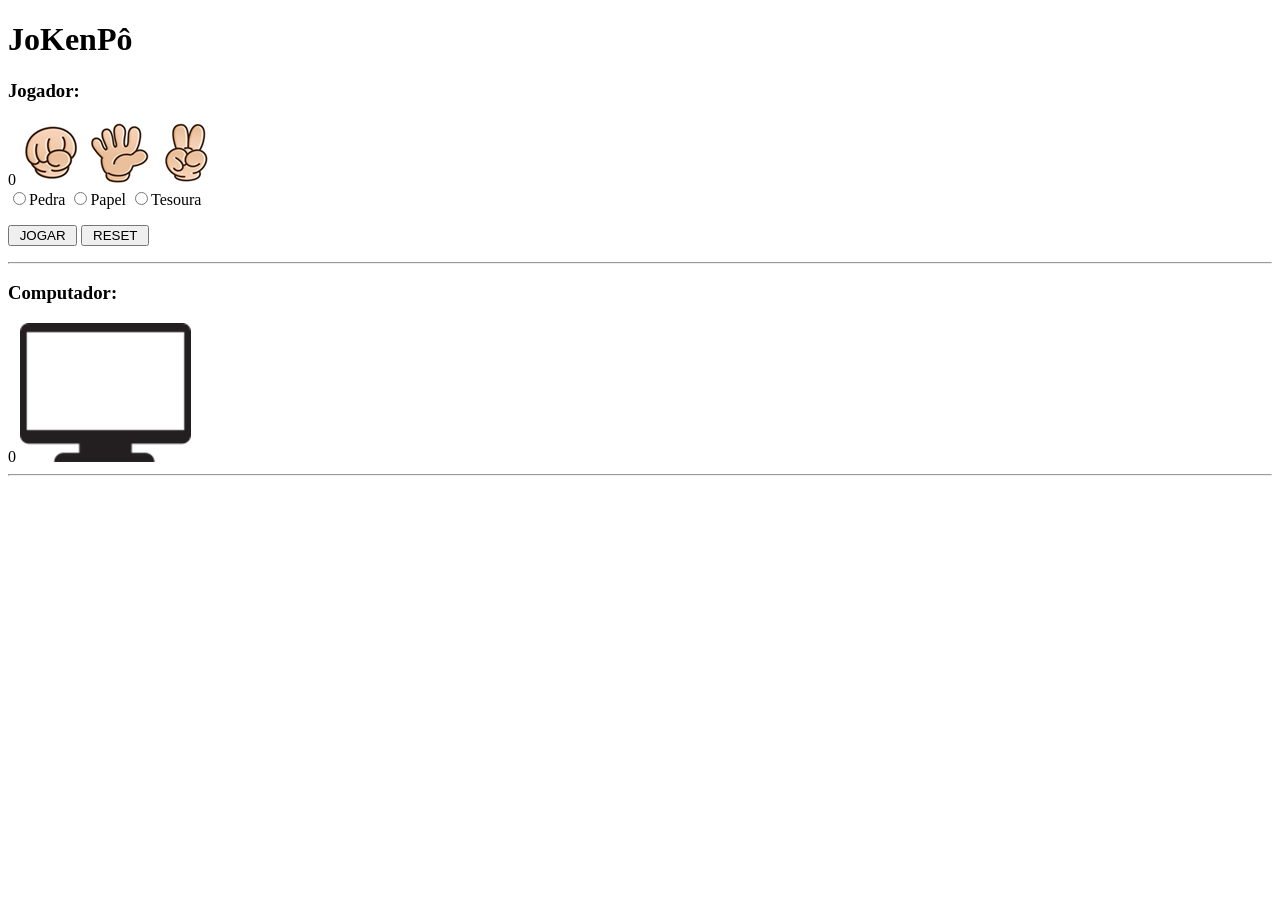
==== index.html @ 78a84b35 "Projeto FInalizado" ====
<!DOCTYPE html>
<html lang="pt-br">
<head>
    <meta charset="UTF-8">
    <meta name="viewport" content="width=device-width, initial-scale=1.0">
    <meta http-equiv="X-UA-Compatible" content="ie=edge">
    <title>JoKenPô</title>
</head>
<body>
    <h1>JoKenPô</h1>
    <h3>Jogador:</h3>
    <span id="jogador-pontos">0</span>
    <img src="pedra.png" alt="pedra">    
    <img src="papel.png" alt="papel">
    <img src="tesoura.png" alt="tesoura">
    <form name = "frmJokenpo">
        <input type="radio" name="grupo" id="pedra">Pedra
        <input type="radio" name="grupo" id="papel">Papel
        <input type="radio" name="grupo" id="tesoura">Tesoura    
    <p>
        <input type="button" value=" JOGAR " onclick="jogar()">
        <input type="reset" value=" RESET " onclick="resetar()">
    </p>
</form>
<hr>
<h3>Computador:</h3>
<span id="jogador-pontos">0</span>
<img src="pc.png" alt="pc" id="pc">
<hr>
<!-- A linha abaixo exibe o resultado após a jogada -->
<h3 id="resultado"></h3>
<script src="jokenpo.js"></script>
</body>
</html>
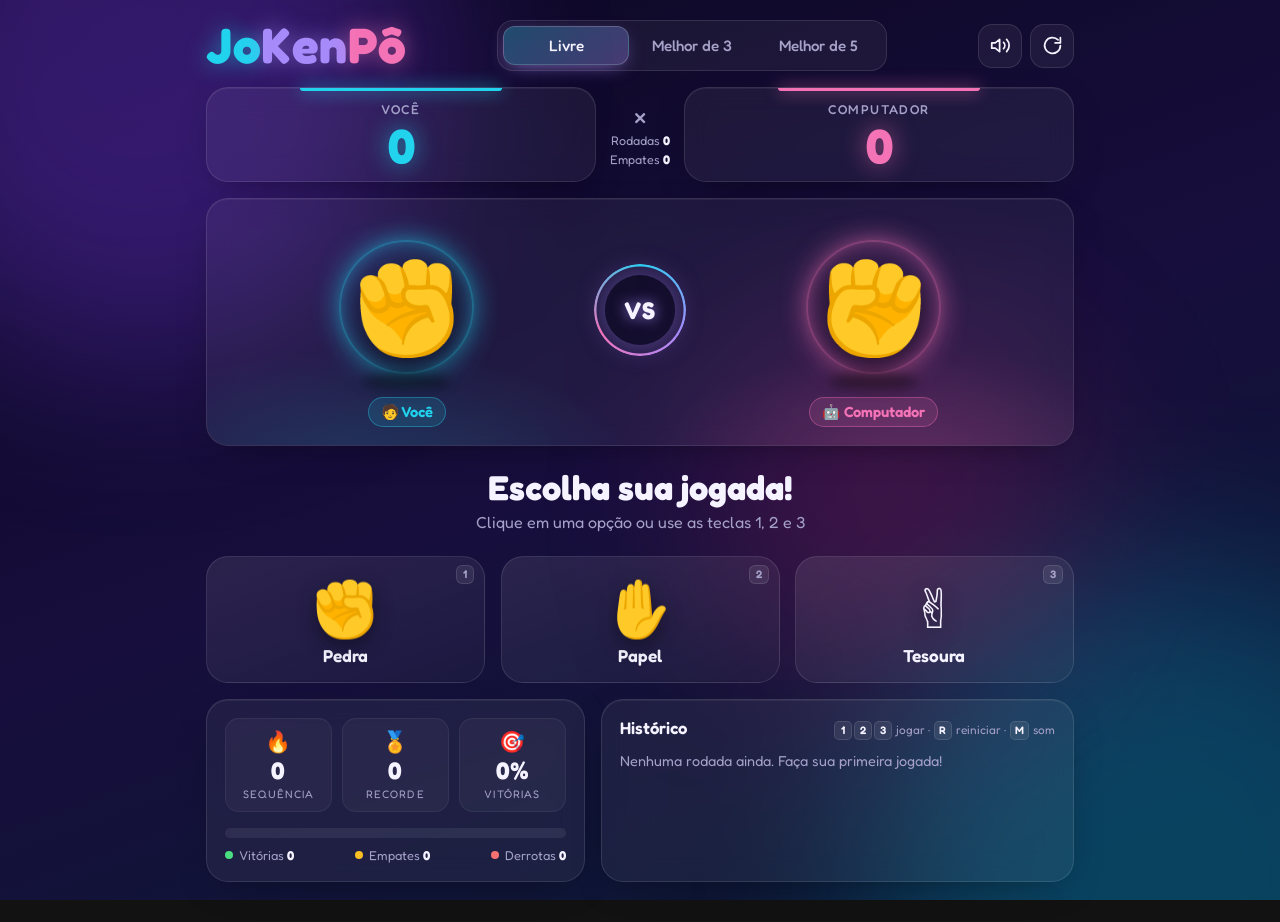
==== commit 97fcda7a: "Novo visual animado e interativo para o JoKenPô - Tema neon escuro com fundo animado, logo animado e" ====
--- a/index.html
+++ b/index.html
@@ -3,32 +3,181 @@
 <head>
     <meta charset="UTF-8">
     <meta name="viewport" content="width=device-width, initial-scale=1.0">
-    <meta http-equiv="X-UA-Compatible" content="ie=edge">
+    <meta name="description" content="JoKenPô: pedra, papel e tesoura contra o computador.">
+    <meta name="theme-color" content="#0b0720">
     <title>JoKenPô</title>
+    <link rel="icon" href="data:image/svg+xml,%3Csvg xmlns='http://www.w3.org/2000/svg' viewBox='0 0 100 100'%3E%3Ctext y='.9em' font-size='90'%3E%E2%9C%8A%3C/text%3E%3C/svg%3E">
+    <link rel="preconnect" href="https://fonts.googleapis.com">
+    <link rel="preconnect" href="https://fonts.gstatic.com" crossorigin>
+    <link rel="stylesheet" href="https://fonts.googleapis.com/css2?family=Fredoka:wght@400;500;600;700&display=swap">
+    <link rel="stylesheet" href="index.css">
 </head>
 <body>
-    <h1>JoKenPô</h1>
-    <h3>Jogador:</h3>
-    <span id="jogador-pontos">0</span>
-    <img src="pedra.png" alt="pedra">    
-    <img src="papel.png" alt="papel">
-    <img src="tesoura.png" alt="tesoura">
-    <form name = "frmJokenpo">
-        <input type="radio" name="grupo" id="pedra">Pedra
-        <input type="radio" name="grupo" id="papel">Papel
-        <input type="radio" name="grupo" id="tesoura">Tesoura    
-    <p>
-        <input type="button" value=" JOGAR " onclick="jogar()">
-        <input type="reset" value=" RESET " onclick="resetar()">
-    </p>
-</form>
-<hr>
-<h3>Computador:</h3>
-<span id="jogador-pontos">0</span>
-<img src="pc.png" alt="pc" id="pc">
-<hr>
-<!-- A linha abaixo exibe o resultado após a jogada -->
-<h3 id="resultado"></h3>
-<script src="jokenpo.js"></script>
+    <!-- Fundo animado -->
+    <div class="fundo" aria-hidden="true">
+        <div class="blob blob-1"></div>
+        <div class="blob blob-2"></div>
+        <div class="blob blob-3"></div>
+        <div class="maos-flutuantes" id="maos-flutuantes"></div>
+    </div>
+    <div class="flash" id="flash" aria-hidden="true"></div>
+
+    <main class="app" id="app">
+        <!-- Topo: logo, modos de jogo e ações -->
+        <header class="topo entrar" style="--d:0">
+            <h1 class="logo" aria-label="JoKenPô">
+                <span class="l-jo" style="--i:0" aria-hidden="true">J</span>
+                <span class="l-jo" style="--i:1" aria-hidden="true">o</span>
+                <span class="l-ken" style="--i:2" aria-hidden="true">K</span>
+                <span class="l-ken" style="--i:3" aria-hidden="true">e</span>
+                <span class="l-ken" style="--i:4" aria-hidden="true">n</span>
+                <span class="l-po" style="--i:5" aria-hidden="true">P</span>
+                <span class="l-po" style="--i:6" aria-hidden="true">ô</span>
+            </h1>
+
+            <div class="modos" id="modos" role="group" aria-label="Modo de jogo">
+                <span class="modo-indicador" aria-hidden="true"></span>
+                <button class="modo ativo" type="button" data-modo="livre" aria-pressed="true">Livre</button>
+                <button class="modo" type="button" data-modo="md3" aria-pressed="false">Melhor de 3</button>
+                <button class="modo" type="button" data-modo="md5" aria-pressed="false">Melhor de 5</button>
+            </div>
+
+            <div class="acoes">
+                <button class="botao-icone" id="btn-som" type="button" aria-label="Som" aria-pressed="true" title="Som (M)">
+                    <svg class="ic-som-on" viewBox="0 0 24 24" aria-hidden="true"><path d="M11 5 6 9H2v6h4l5 4V5z"/><path d="M15.5 8.5a5 5 0 0 1 0 7"/><path d="M19 5a10 10 0 0 1 0 14"/></svg>
+                    <svg class="ic-som-off" viewBox="0 0 24 24" aria-hidden="true"><path d="M11 5 6 9H2v6h4l5 4V5z"/><path d="m22 9-6 6"/><path d="m16 9 6 6"/></svg>
+                </button>
+                <button class="botao-icone" id="btn-reiniciar" type="button" aria-label="Reiniciar placar" title="Reiniciar placar (R)">
+                    <svg viewBox="0 0 24 24" aria-hidden="true"><path d="M21 12a9 9 0 1 1-2.64-6.36"/><path d="M21 3v6h-6"/></svg>
+                </button>
+            </div>
+        </header>
+
+        <!-- Placar -->
+        <section class="placar entrar" style="--d:1" aria-label="Placar">
+            <div class="card pontuacao jogador" id="placar-jogador">
+                <span class="coroa" aria-hidden="true">👑</span>
+                <span class="rotulo">Você</span>
+                <span class="pontos" id="pontos-jogador">0</span>
+                <div class="pips" id="pips-jogador" hidden></div>
+            </div>
+            <div class="placar-meio">
+                <span class="x" aria-hidden="true">×</span>
+                <span class="meta">Rodadas <b id="rodadas">0</b></span>
+                <span class="meta">Empates <b id="empates">0</b></span>
+            </div>
+            <div class="card pontuacao cpu" id="placar-cpu">
+                <span class="coroa" aria-hidden="true">👑</span>
+                <span class="rotulo">Computador</span>
+                <span class="pontos" id="pontos-cpu">0</span>
+                <div class="pips" id="pips-cpu" hidden></div>
+            </div>
+        </section>
+
+        <!-- Arena: as duas mãos se enfrentam -->
+        <section class="card arena entrar" id="arena" style="--d:2" aria-label="Arena">
+            <div class="lutador jogador" id="lutador-jogador">
+                <div class="palco" id="palco-jogador">
+                    <span class="onda" aria-hidden="true"></span>
+                    <div class="mao-wrap ocioso"><span class="mao" id="mao-jogador" aria-hidden="true">✊</span></div>
+                </div>
+                <span class="nome-lutador">🧑 Você</span>
+            </div>
+
+            <div class="versus" id="versus" aria-hidden="true">
+                <span class="contagem" id="contagem">VS</span>
+            </div>
+
+            <div class="lutador cpu" id="lutador-cpu">
+                <div class="palco" id="palco-cpu">
+                    <span class="onda" aria-hidden="true"></span>
+                    <div class="mao-wrap ocioso"><span class="mao" id="mao-cpu" aria-hidden="true">✊</span></div>
+                </div>
+                <span class="nome-lutador">🤖 Computador</span>
+            </div>
+        </section>
+
+        <!-- Resultado da rodada -->
+        <div class="resultado entrar" id="resultado" style="--d:3" aria-live="polite">
+            <p class="resultado-titulo" id="resultado-titulo">Escolha sua jogada!</p>
+            <p class="resultado-sub" id="resultado-sub">Clique em uma opção ou use as teclas 1, 2 e 3</p>
+        </div>
+
+        <!-- Opções do jogador -->
+        <section class="escolhas entrar" style="--d:4" aria-label="Sua jogada">
+            <button class="escolha" type="button" data-escolha="pedra" aria-label="Jogar pedra (tecla 1)">
+                <span class="emoji" aria-hidden="true">✊</span>
+                <span class="nome-escolha">Pedra</span>
+                <kbd aria-hidden="true">1</kbd>
+            </button>
+            <button class="escolha" type="button" data-escolha="papel" aria-label="Jogar papel (tecla 2)">
+                <span class="emoji" aria-hidden="true">✋</span>
+                <span class="nome-escolha">Papel</span>
+                <kbd aria-hidden="true">2</kbd>
+            </button>
+            <button class="escolha" type="button" data-escolha="tesoura" aria-label="Jogar tesoura (tecla 3)">
+                <span class="emoji" aria-hidden="true">✌️</span>
+                <span class="nome-escolha">Tesoura</span>
+                <kbd aria-hidden="true">3</kbd>
+            </button>
+        </section>
+
+        <!-- Estatísticas e histórico -->
+        <div class="painel entrar" style="--d:5">
+            <section class="card estatisticas" aria-label="Estatísticas">
+                <div class="stats">
+                    <div class="stat" id="stat-sequencia">
+                        <span class="stat-icone" aria-hidden="true">🔥</span>
+                        <span class="stat-valor" id="sequencia">0</span>
+                        <span class="stat-rotulo">Sequência</span>
+                    </div>
+                    <div class="stat" id="stat-recorde">
+                        <span class="stat-icone" aria-hidden="true">🏅</span>
+                        <span class="stat-valor" id="recorde">0</span>
+                        <span class="stat-rotulo">Recorde</span>
+                    </div>
+                    <div class="stat">
+                        <span class="stat-icone" aria-hidden="true">🎯</span>
+                        <span class="stat-valor" id="aproveitamento">0%</span>
+                        <span class="stat-rotulo">Vitórias</span>
+                    </div>
+                </div>
+                <div class="barra" id="barra" role="img" aria-label="Nenhuma rodada jogada">
+                    <span class="barra-v" id="barra-v"></span>
+                    <span class="barra-e" id="barra-e"></span>
+                    <span class="barra-d" id="barra-d"></span>
+                </div>
+                <div class="legenda">
+                    <span class="lg-v"><i></i>Vitórias <b id="leg-v">0</b></span>
+                    <span class="lg-e"><i></i>Empates <b id="leg-e">0</b></span>
+                    <span class="lg-d"><i></i>Derrotas <b id="leg-d">0</b></span>
+                </div>
+            </section>
+
+            <section class="card historico" aria-label="Histórico de rodadas">
+                <div class="historico-topo">
+                    <h2>Histórico</h2>
+                    <span class="dica"><kbd>1</kbd><kbd>2</kbd><kbd>3</kbd> jogar · <kbd>R</kbd> reiniciar · <kbd>M</kbd> som</span>
+                </div>
+                <ol class="historico-lista" id="historico"></ol>
+                <p class="historico-vazio" id="historico-vazio">Nenhuma rodada ainda. Faça sua primeira jogada!</p>
+            </section>
+        </div>
+    </main>
+
+    <!-- Fim de partida (modos Melhor de 3 / Melhor de 5) -->
+    <div class="modal" id="modal" role="dialog" aria-modal="true" aria-labelledby="modal-titulo" hidden>
+        <div class="modal-card">
+            <div class="modal-raios" aria-hidden="true"></div>
+            <span class="modal-icone" id="modal-icone" aria-hidden="true">🏆</span>
+            <h2 class="modal-titulo" id="modal-titulo">Você venceu a partida!</h2>
+            <p class="modal-placar" id="modal-placar"></p>
+            <p class="modal-texto" id="modal-texto"></p>
+            <button class="botao-primario" id="btn-novamente" type="button">Jogar de novo</button>
+        </div>
+    </div>
+
+    <canvas id="fx" aria-hidden="true"></canvas>
+    <script src="jokenpo.js"></script>
 </body>
-</html>+</html>
--- a/index.css
+++ b/index.css
@@ -0,0 +1,1460 @@
+/* =========================================================
+   JoKenPô: estilos e animações
+   ========================================================= */
+
+*,
+*::before,
+*::after {
+    box-sizing: border-box;
+}
+
+[hidden] {
+    display: none !important;
+}
+
+:root {
+    color-scheme: dark;
+
+    --fundo-1: #0b0720;
+    --fundo-2: #170e3d;
+    --fundo-3: #0a1a33;
+
+    --texto: #f5f3ff;
+    --suave: #a5a1c8;
+    --superficie: rgba(255, 255, 255, 0.055);
+    --superficie-2: rgba(255, 255, 255, 0.1);
+    --borda: rgba(255, 255, 255, 0.11);
+
+    --jogador: #22d3ee;
+    --cpu: #f472b6;
+    --roxo: #a78bfa;
+    --vitoria: #4ade80;
+    --derrota: #f87171;
+    --empate: #fbbf24;
+
+    --raio: 22px;
+    --fonte: "Fredoka", "Segoe UI", system-ui, -apple-system, sans-serif;
+    --mola: cubic-bezier(0.34, 1.56, 0.64, 1);
+    --suave-saida: cubic-bezier(0.2, 0.8, 0.2, 1);
+
+    /* duração de cada batida do "Jo… Ken… Pô!" (o JS sobrescreve) */
+    --batida: 360ms;
+}
+
+html {
+    -webkit-text-size-adjust: 100%;
+}
+
+body {
+    margin: 0;
+    min-height: 100vh;
+    min-height: 100dvh;
+    font-family: var(--fonte);
+    color: var(--texto);
+    background: linear-gradient(160deg, var(--fundo-1) 0%, var(--fundo-2) 50%, var(--fundo-3) 100%);
+    background-attachment: fixed;
+    overflow-x: hidden;
+    -webkit-tap-highlight-color: transparent;
+}
+
+button {
+    font-family: inherit;
+}
+
+:focus-visible {
+    outline: 2px solid var(--roxo);
+    outline-offset: 3px;
+}
+
+.sr-only {
+    position: absolute;
+    width: 1px;
+    height: 1px;
+    padding: 0;
+    margin: -1px;
+    overflow: hidden;
+    clip: rect(0, 0, 0, 0);
+    white-space: nowrap;
+    border: 0;
+}
+
+/* ---------- Fundo animado ---------- */
+
+.fundo {
+    position: fixed;
+    inset: 0;
+    z-index: 0;
+    overflow: hidden;
+    pointer-events: none;
+}
+
+.blob {
+    position: absolute;
+    width: 46vmax;
+    height: 46vmax;
+    border-radius: 50%;
+    filter: blur(90px);
+    opacity: 0.35;
+    animation: blob 22s ease-in-out infinite alternate;
+}
+
+.blob-1 {
+    background: #7c3aed;
+    top: -18vmax;
+    left: -12vmax;
+}
+
+.blob-2 {
+    background: #0891b2;
+    bottom: -20vmax;
+    right: -14vmax;
+    animation-delay: -8s;
+}
+
+.blob-3 {
+    background: #db2777;
+    top: 35%;
+    left: 55%;
+    width: 30vmax;
+    height: 30vmax;
+    opacity: 0.2;
+    animation-delay: -14s;
+}
+
+@keyframes blob {
+    0% { transform: translate(0, 0) scale(1); }
+    50% { transform: translate(6vmax, 4vmax) scale(1.12); }
+    100% { transform: translate(-4vmax, 7vmax) scale(0.95); }
+}
+
+.maos-flutuantes span {
+    position: absolute;
+    bottom: -12vh;
+    left: var(--x);
+    font-size: var(--t);
+    opacity: var(--o);
+    animation: subir var(--dur) linear infinite;
+    animation-delay: var(--atraso);
+}
+
+@keyframes subir {
+    from { transform: translateY(0) rotate(0deg); }
+    to { transform: translateY(-135vh) rotate(var(--giro, 360deg)); }
+}
+
+/* Clarão colorido no fim da rodada */
+.flash {
+    position: fixed;
+    inset: 0;
+    z-index: 40;
+    pointer-events: none;
+    opacity: 0;
+}
+
+.flash.vitoria {
+    background: radial-gradient(circle at 50% 45%, rgba(74, 222, 128, 0.28), transparent 65%);
+    animation: flash 0.8s ease-out;
+}
+
+.flash.derrota {
+    background: radial-gradient(circle at 50% 45%, rgba(248, 113, 113, 0.3), transparent 65%);
+    animation: flash 0.8s ease-out;
+}
+
+.flash.empate {
+    background: radial-gradient(circle at 50% 45%, rgba(251, 191, 36, 0.2), transparent 65%);
+    animation: flash 0.8s ease-out;
+}
+
+@keyframes flash {
+    0% { opacity: 0; }
+    15% { opacity: 1; }
+    100% { opacity: 0; }
+}
+
+/* Canvas dos confetes e faíscas */
+#fx {
+    position: fixed;
+    inset: 0;
+    width: 100%;
+    height: 100%;
+    z-index: 70;
+    pointer-events: none;
+}
+
+/* ---------- Estrutura ---------- */
+
+.app {
+    position: relative;
+    z-index: 1;
+    max-width: 900px;
+    margin: 0 auto;
+    padding: 20px 16px 40px;
+    display: flex;
+    flex-direction: column;
+    gap: 16px;
+}
+
+.app.tremer {
+    animation: tremer 0.5s cubic-bezier(0.36, 0.07, 0.19, 0.97);
+}
+
+@keyframes tremer {
+    10%, 90% { transform: translateX(-2px); }
+    20%, 80% { transform: translateX(4px); }
+    30%, 50%, 70% { transform: translateX(-8px); }
+    40%, 60% { transform: translateX(8px); }
+}
+
+.entrar {
+    animation: entrar 0.7s var(--suave-saida) backwards;
+    animation-delay: calc(var(--d, 0) * 90ms);
+}
+
+@keyframes entrar {
+    from {
+        opacity: 0;
+        transform: translateY(24px) scale(0.98);
+    }
+}
+
+.card {
+    background: var(--superficie);
+    border: 1px solid var(--borda);
+    border-radius: var(--raio);
+    -webkit-backdrop-filter: blur(14px);
+    backdrop-filter: blur(14px);
+    box-shadow: 0 10px 40px -20px rgba(0, 0, 0, 0.6), inset 0 1px 0 rgba(255, 255, 255, 0.06);
+}
+
+/* ---------- Topo ---------- */
+
+.topo {
+    display: grid;
+    grid-template-columns: auto 1fr auto;
+    align-items: center;
+    gap: 14px;
+}
+
+.logo {
+    margin: 0;
+    display: flex;
+    font-size: clamp(2.2rem, 7vw, 3.1rem);
+    font-weight: 700;
+    line-height: 1;
+    letter-spacing: 0.01em;
+    cursor: default;
+    user-select: none;
+}
+
+.logo span {
+    display: inline-block;
+    animation:
+        letra 0.8s var(--mola) backwards,
+        onda-letra 4.5s ease-in-out infinite;
+    animation-delay:
+        calc(var(--i) * 70ms),
+        calc(1.2s + var(--i) * 110ms);
+}
+
+.logo .l-jo {
+    color: var(--jogador);
+    text-shadow: 0 0 22px rgba(34, 211, 238, 0.55);
+}
+
+.logo .l-ken {
+    color: var(--roxo);
+    text-shadow: 0 0 22px rgba(167, 139, 250, 0.55);
+}
+
+.logo .l-po {
+    color: var(--cpu);
+    text-shadow: 0 0 22px rgba(244, 114, 182, 0.55);
+}
+
+.logo:hover span {
+    animation: letra 0.8s var(--mola) backwards, pulo-letra 0.5s var(--mola);
+    animation-delay: 0s, calc(var(--i) * 45ms);
+}
+
+@keyframes letra {
+    from {
+        opacity: 0;
+        transform: translateY(-40px) scale(0.4) rotate(-20deg);
+    }
+}
+
+@keyframes onda-letra {
+    0%, 14%, 100% { transform: translateY(0) rotate(0); }
+    7% { transform: translateY(-7px) rotate(-5deg); }
+}
+
+@keyframes pulo-letra {
+    50% { transform: translateY(-10px) scale(1.15) rotate(-6deg); }
+}
+
+/* Seletor de modo com indicador deslizante */
+.modos {
+    position: relative;
+    justify-self: center;
+    width: min(100%, 390px);
+    display: grid;
+    grid-template-columns: repeat(3, 1fr);
+    padding: 5px;
+    border-radius: 16px;
+    background: rgba(255, 255, 255, 0.05);
+    border: 1px solid var(--borda);
+}
+
+.modo-indicador {
+    position: absolute;
+    top: 5px;
+    bottom: 5px;
+    left: 5px;
+    width: calc((100% - 10px) / 3);
+    border-radius: 12px;
+    background: linear-gradient(135deg, rgba(34, 211, 238, 0.28), rgba(167, 139, 250, 0.32));
+    border: 1px solid rgba(255, 255, 255, 0.18);
+    box-shadow: 0 6px 20px -8px rgba(167, 139, 250, 0.8);
+    transform: translateX(calc(var(--idx, 0) * 100%));
+    transition: transform 0.45s var(--mola);
+}
+
+.modo {
+    position: relative;
+    z-index: 1;
+    padding: 10px 4px;
+    border: 0;
+    border-radius: 12px;
+    background: none;
+    color: var(--suave);
+    font-size: clamp(0.82rem, 2.6vw, 0.95rem);
+    font-weight: 500;
+    white-space: nowrap;
+    cursor: pointer;
+    transition: color 0.25s;
+}
+
+.modo:hover,
+.modo.ativo {
+    color: var(--texto);
+}
+
+.acoes {
+    display: flex;
+    gap: 8px;
+}
+
+.botao-icone {
+    width: 44px;
+    height: 44px;
+    display: grid;
+    place-items: center;
+    padding: 0;
+    border-radius: 14px;
+    color: var(--texto);
+    background: var(--superficie);
+    border: 1px solid var(--borda);
+    cursor: pointer;
+    transition: transform 0.25s var(--mola), background 0.2s, border-color 0.2s, color 0.2s;
+}
+
+.botao-icone svg {
+    width: 21px;
+    height: 21px;
+    fill: none;
+    stroke: currentColor;
+    stroke-width: 2;
+    stroke-linecap: round;
+    stroke-linejoin: round;
+}
+
+.botao-icone:hover {
+    transform: translateY(-2px) scale(1.06);
+    background: var(--superficie-2);
+    border-color: rgba(255, 255, 255, 0.2);
+}
+
+.botao-icone:active {
+    transform: scale(0.9);
+}
+
+#btn-som[aria-pressed="false"] {
+    color: var(--suave);
+}
+
+#btn-som[aria-pressed="true"] .ic-som-off,
+#btn-som[aria-pressed="false"] .ic-som-on {
+    display: none;
+}
+
+#btn-som.tocar .ic-som-on {
+    animation: tocar 0.5s var(--mola);
+}
+
+@keyframes tocar {
+    40% { transform: scale(1.3) rotate(-8deg); }
+}
+
+#btn-reiniciar.girando svg {
+    animation: girar-uma 0.7s var(--mola);
+}
+
+@keyframes girar-uma {
+    to { transform: rotate(360deg); }
+}
+
+/* ---------- Placar ---------- */
+
+.placar {
+    display: grid;
+    grid-template-columns: 1fr auto 1fr;
+    gap: 12px;
+    align-items: stretch;
+}
+
+.pontuacao {
+    position: relative;
+    display: flex;
+    flex-direction: column;
+    align-items: center;
+    gap: 4px;
+    padding: 14px 12px 12px;
+    text-align: center;
+    transition: border-color 0.4s, box-shadow 0.4s;
+}
+
+.pontuacao.jogador { --cor: var(--jogador); }
+.pontuacao.cpu { --cor: var(--cpu); }
+
+.pontuacao::before {
+    content: "";
+    position: absolute;
+    top: 0;
+    left: 24%;
+    right: 24%;
+    height: 3px;
+    border-radius: 0 0 4px 4px;
+    background: var(--cor);
+    box-shadow: 0 0 16px var(--cor);
+}
+
+.pontuacao.lider {
+    border-color: color-mix(in srgb, var(--cor) 50%, transparent);
+    box-shadow: 0 0 40px -12px var(--cor), inset 0 1px 0 rgba(255, 255, 255, 0.06);
+}
+
+.rotulo {
+    font-size: 0.8rem;
+    font-weight: 500;
+    letter-spacing: 0.12em;
+    text-transform: uppercase;
+    color: var(--suave);
+}
+
+.pontos {
+    display: block;
+    font-size: clamp(2.3rem, 8vw, 3rem);
+    font-weight: 700;
+    line-height: 1;
+    color: var(--cor);
+    font-variant-numeric: tabular-nums;
+    text-shadow: 0 0 24px color-mix(in srgb, var(--cor) 60%, transparent);
+}
+
+.pop {
+    animation: pop 0.55s var(--mola);
+}
+
+@keyframes pop {
+    40% { transform: scale(1.5); }
+}
+
+.mais-um {
+    position: absolute;
+    top: 38%;
+    left: 68%;
+    font-size: 1.25rem;
+    font-weight: 700;
+    color: var(--cor);
+    text-shadow: 0 0 12px var(--cor);
+    pointer-events: none;
+    animation: mais-um 1s ease-out forwards;
+}
+
+@keyframes mais-um {
+    0% { opacity: 0; transform: translateY(0) scale(0.6); }
+    20% { opacity: 1; transform: translateY(-8px) scale(1.2); }
+    100% { opacity: 0; transform: translateY(-46px) scale(1); }
+}
+
+.coroa {
+    position: absolute;
+    top: -17px;
+    left: 50%;
+    font-size: 1.5rem;
+    opacity: 0;
+    transform: translate(-50%, 12px) scale(0.3) rotate(-25deg);
+    transition: opacity 0.4s, transform 0.6s var(--mola);
+    filter: drop-shadow(0 4px 10px rgba(250, 204, 21, 0.6));
+    pointer-events: none;
+}
+
+.pontuacao.lider .coroa {
+    opacity: 1;
+    transform: translate(-50%, 0) scale(1) rotate(-8deg);
+}
+
+.pips {
+    display: flex;
+    gap: 6px;
+    margin-top: 4px;
+}
+
+.pip {
+    width: 11px;
+    height: 11px;
+    border-radius: 50%;
+    border: 2px solid var(--cor);
+    opacity: 0.45;
+    transition: opacity 0.3s, background 0.3s, box-shadow 0.3s;
+}
+
+.pip.cheio {
+    opacity: 1;
+    background: var(--cor);
+    box-shadow: 0 0 10px var(--cor);
+    animation: pop 0.5s var(--mola);
+}
+
+.placar-meio {
+    display: flex;
+    flex-direction: column;
+    align-items: center;
+    justify-content: center;
+    gap: 4px;
+    padding: 0 2px;
+}
+
+.placar-meio .x {
+    font-size: 1.7rem;
+    line-height: 1;
+    color: var(--suave);
+}
+
+.meta {
+    font-size: 0.78rem;
+    color: var(--suave);
+    white-space: nowrap;
+}
+
+.meta b {
+    display: inline-block;
+    color: var(--texto);
+    font-variant-numeric: tabular-nums;
+}
+
+/* ---------- Arena ---------- */
+
+.arena {
+    position: relative;
+    display: grid;
+    grid-template-columns: 1fr auto 1fr;
+    align-items: center;
+    padding: clamp(18px, 3.5vw, 28px) 12px 18px;
+    overflow: hidden;
+}
+
+.arena::before {
+    content: "";
+    position: absolute;
+    inset: 0;
+    background:
+        radial-gradient(ellipse 45% 70% at 18% 110%, rgba(34, 211, 238, 0.16), transparent 70%),
+        radial-gradient(ellipse 45% 70% at 82% 110%, rgba(244, 114, 182, 0.16), transparent 70%);
+    pointer-events: none;
+}
+
+.lutador {
+    position: relative;
+    display: flex;
+    flex-direction: column;
+    align-items: center;
+    gap: 10px;
+}
+
+.lutador.jogador { --cor: var(--jogador); --dir: 1; }
+.lutador.cpu { --cor: var(--cpu); --dir: -1; }
+
+.palco {
+    position: relative;
+    width: clamp(108px, 24vw, 160px);
+    aspect-ratio: 1;
+    display: grid;
+    place-items: center;
+}
+
+/* anel de luz */
+.palco::before {
+    content: "";
+    position: absolute;
+    inset: 8%;
+    border-radius: 50%;
+    background: radial-gradient(circle, color-mix(in srgb, var(--cor) 20%, transparent), transparent 70%);
+    border: 2px solid color-mix(in srgb, var(--cor) 45%, transparent);
+    box-shadow: 0 0 30px -6px var(--cor), inset 0 0 30px -10px var(--cor);
+    transition: transform 0.5s var(--mola), box-shadow 0.5s, opacity 0.5s, border-color 0.5s;
+}
+
+/* sombra no chão */
+.palco::after {
+    content: "";
+    position: absolute;
+    bottom: -2%;
+    left: 22%;
+    right: 22%;
+    height: 11%;
+    border-radius: 50%;
+    background: rgba(0, 0, 0, 0.45);
+    filter: blur(6px);
+}
+
+.arena.jogando .palco::before {
+    animation: pulsar var(--batida) ease-in-out infinite;
+}
+
+@keyframes pulsar {
+    50% {
+        transform: scale(1.07);
+        box-shadow: 0 0 46px -4px var(--cor), inset 0 0 36px -8px var(--cor);
+    }
+}
+
+.lutador.venceu .palco::before {
+    transform: scale(1.08);
+    border-color: var(--cor);
+    box-shadow: 0 0 60px 0 var(--cor), inset 0 0 40px -6px var(--cor);
+}
+
+.lutador.perdeu .palco::before {
+    transform: scale(0.9);
+    opacity: 0.3;
+}
+
+.lutador.empatou .palco::before {
+    border-color: color-mix(in srgb, var(--empate) 70%, transparent);
+    box-shadow: 0 0 36px -6px var(--empate), inset 0 0 30px -10px var(--empate);
+}
+
+/* onda de choque */
+.onda {
+    position: absolute;
+    inset: 10%;
+    border-radius: 50%;
+    border: 3px solid var(--cor);
+    opacity: 0;
+    pointer-events: none;
+}
+
+.palco.impacto .onda {
+    animation: onda-choque 0.75s ease-out;
+}
+
+@keyframes onda-choque {
+    0% { opacity: 0.9; transform: scale(0.7); }
+    100% { opacity: 0; transform: scale(1.75); }
+}
+
+.mao-wrap {
+    position: relative;
+    z-index: 1;
+    font-size: clamp(3.4rem, 11vw, 5.6rem);
+    line-height: 1;
+    transform-origin: 50% 85%;
+}
+
+.mao {
+    display: inline-block;
+    filter: drop-shadow(0 10px 14px rgba(0, 0, 0, 0.45));
+    transition: filter 0.5s;
+}
+
+.cpu .mao {
+    transform: scaleX(-1);
+}
+
+.mao-wrap.ocioso {
+    animation: respirar 3.2s ease-in-out infinite;
+}
+
+.cpu .mao-wrap.ocioso {
+    animation-delay: -1.6s;
+}
+
+@keyframes respirar {
+    0%, 100% { transform: translateY(0) rotate(0); }
+    50% { transform: translateY(-8px) rotate(calc(var(--dir) * -4deg)); }
+}
+
+/* O "Jo… Ken… Pô!": as mãos sobem e descem três vezes */
+.mao-wrap.chacoalhar {
+    animation: chacoalhar var(--batida) 3;
+}
+
+@keyframes chacoalhar {
+    0% {
+        transform: translateY(0) rotate(0) scale(1);
+        animation-timing-function: cubic-bezier(0.2, 0.7, 0.3, 1);
+    }
+    45% {
+        transform: translateY(-36%) rotate(calc(var(--dir) * -18deg)) scale(1.03);
+        animation-timing-function: cubic-bezier(0.6, 0, 0.9, 0.4);
+    }
+    88% {
+        transform: translateY(4%) rotate(calc(var(--dir) * 4deg)) scale(1.1, 0.88);
+    }
+    100% {
+        transform: translateY(0) rotate(0) scale(1);
+    }
+}
+
+.mao-wrap.revelar {
+    animation: revelar 0.5s var(--mola);
+}
+
+.lutador.venceu .mao-wrap.revelar {
+    animation:
+        revelar 0.5s var(--mola),
+        comemorar 0.65s 0.5s ease-in-out 2;
+}
+
+.lutador.perdeu .mao-wrap.revelar {
+    animation:
+        revelar 0.5s var(--mola),
+        murchar 0.6s 0.45s var(--suave-saida) forwards;
+}
+
+.lutador.perdeu .mao {
+    filter: grayscale(0.75) brightness(0.7) drop-shadow(0 10px 14px rgba(0, 0, 0, 0.45));
+}
+
+@keyframes revelar {
+    0% { transform: scale(0.35) rotate(calc(var(--dir) * -30deg)); opacity: 0.2; }
+    60% { transform: scale(1.28); opacity: 1; }
+    100% { transform: scale(1); }
+}
+
+@keyframes comemorar {
+    0%, 100% { transform: translateY(0) rotate(0); }
+    40% { transform: translateY(-20%) rotate(calc(var(--dir) * -8deg)) scale(1.08); }
+}
+
+@keyframes murchar {
+    to { transform: translateY(8%) rotate(calc(var(--dir) * 14deg)) scale(0.88); }
+}
+
+.nome-lutador {
+    padding: 5px 12px;
+    border-radius: 999px;
+    font-size: clamp(0.78rem, 2.5vw, 0.92rem);
+    font-weight: 600;
+    white-space: nowrap;
+    color: var(--cor);
+    background: color-mix(in srgb, var(--cor) 13%, transparent);
+    border: 1px solid color-mix(in srgb, var(--cor) 38%, transparent);
+}
+
+/* VS central com anel girando */
+.versus {
+    position: relative;
+    width: clamp(62px, 13vw, 92px);
+    aspect-ratio: 1;
+    display: grid;
+    place-items: center;
+    margin-bottom: 34px;
+}
+
+.versus::before {
+    content: "";
+    position: absolute;
+    inset: 0;
+    border-radius: 50%;
+    background: conic-gradient(from 0deg, var(--jogador), var(--roxo), var(--cpu), var(--jogador));
+    -webkit-mask: radial-gradient(farthest-side, transparent calc(100% - 3px), #000 calc(100% - 2px));
+    mask: radial-gradient(farthest-side, transparent calc(100% - 3px), #000 calc(100% - 2px));
+    animation: girar 5s linear infinite;
+}
+
+.versus::after {
+    content: "";
+    position: absolute;
+    inset: 12%;
+    border-radius: 50%;
+    background: rgba(10, 6, 30, 0.55);
+    box-shadow: 0 0 30px -4px rgba(167, 139, 250, 0.6);
+}
+
+.arena.jogando .versus::before {
+    animation-duration: 0.7s;
+}
+
+@keyframes girar {
+    to { transform: rotate(360deg); }
+}
+
+.contagem {
+    position: relative;
+    z-index: 1;
+    font-size: clamp(1rem, 3.6vw, 1.5rem);
+    font-weight: 700;
+    letter-spacing: 0.04em;
+    white-space: nowrap;
+    text-shadow: 0 0 14px rgba(167, 139, 250, 0.9);
+}
+
+.contagem.batida {
+    animation: batida var(--batida) var(--mola);
+}
+
+@keyframes batida {
+    0% { transform: scale(0.3); opacity: 0; }
+    55% { transform: scale(1.4); opacity: 1; }
+    100% { transform: scale(1); }
+}
+
+/* ---------- Resultado ---------- */
+
+.resultado {
+    min-height: 78px;
+    display: flex;
+    flex-direction: column;
+    justify-content: center;
+    gap: 4px;
+    text-align: center;
+}
+
+.resultado-titulo {
+    margin: 0;
+    font-size: clamp(1.5rem, 5.2vw, 2.15rem);
+    font-weight: 700;
+    line-height: 1.15;
+    transition: color 0.3s;
+}
+
+.resultado-sub {
+    margin: 0;
+    min-height: 1.4em;
+    font-size: clamp(0.9rem, 2.8vw, 1rem);
+    color: var(--suave);
+}
+
+.resultado.aguardando .resultado-titulo {
+    color: var(--suave);
+}
+
+.resultado.vitoria .resultado-titulo {
+    color: var(--vitoria);
+    text-shadow: 0 0 26px rgba(74, 222, 128, 0.5);
+}
+
+.resultado.derrota .resultado-titulo {
+    color: var(--derrota);
+    text-shadow: 0 0 26px rgba(248, 113, 113, 0.5);
+}
+
+.resultado.empate .resultado-titulo {
+    color: var(--empate);
+    text-shadow: 0 0 26px rgba(251, 191, 36, 0.45);
+}
+
+.resultado.animar .resultado-titulo {
+    animation: titulo-entra 0.6s var(--mola);
+}
+
+.resultado.animar .resultado-sub {
+    animation: sub-entra 0.5s 0.12s var(--suave-saida) backwards;
+}
+
+@keyframes titulo-entra {
+    from {
+        opacity: 0;
+        transform: scale(0.5) translateY(10px);
+        letter-spacing: 0.25em;
+    }
+}
+
+@keyframes sub-entra {
+    from {
+        opacity: 0;
+        transform: translateY(8px);
+    }
+}
+
+/* ---------- Opções ---------- */
+
+.escolhas {
+    display: grid;
+    grid-template-columns: repeat(3, 1fr);
+    gap: clamp(10px, 2.5vw, 16px);
+}
+
+.escolha {
+    --acento: #ffffff;
+    position: relative;
+    isolation: isolate;
+    overflow: hidden;
+    display: flex;
+    flex-direction: column;
+    align-items: center;
+    gap: 6px;
+    padding: clamp(16px, 3.5vw, 22px) 8px clamp(12px, 3vw, 16px);
+    border-radius: 22px;
+    border: 1px solid var(--borda);
+    background: linear-gradient(160deg, rgba(255, 255, 255, 0.09), rgba(255, 255, 255, 0.03));
+    color: var(--texto);
+    cursor: pointer;
+    transform:
+        perspective(700px)
+        rotateX(var(--rx, 0deg))
+        rotateY(var(--ry, 0deg))
+        translateY(var(--ty, 0px))
+        scale(var(--s, 1));
+    transition: transform 0.2s ease-out, border-color 0.3s, box-shadow 0.3s, opacity 0.3s, filter 0.3s;
+    will-change: transform;
+}
+
+.escolha[data-escolha="pedra"] { --acento: #fb923c; }
+.escolha[data-escolha="papel"] { --acento: #60a5fa; }
+.escolha[data-escolha="tesoura"] { --acento: #e879f9; }
+
+/* brilho que segue o cursor */
+.escolha::before {
+    content: "";
+    position: absolute;
+    inset: 0;
+    z-index: -1;
+    background: radial-gradient(240px circle at var(--mx, 50%) var(--my, 50%),
+            color-mix(in srgb, var(--acento) 35%, transparent), transparent 65%);
+    opacity: 0;
+    transition: opacity 0.3s;
+}
+
+.escolha:not([aria-disabled="true"]):hover,
+.escolha:not([aria-disabled="true"]):focus-visible {
+    --ty: -6px;
+    border-color: color-mix(in srgb, var(--acento) 70%, transparent);
+    box-shadow:
+        0 20px 40px -18px var(--acento),
+        inset 0 0 0 1px color-mix(in srgb, var(--acento) 30%, transparent);
+}
+
+.escolha:not([aria-disabled="true"]):hover::before,
+.escolha:not([aria-disabled="true"]):focus-visible::before {
+    opacity: 1;
+}
+
+.escolha:not([aria-disabled="true"]):active,
+.escolha.apertada {
+    --s: 0.94;
+}
+
+.escolha .emoji {
+    font-size: clamp(2.4rem, 8.5vw, 3.4rem);
+    line-height: 1.1;
+    filter: drop-shadow(0 6px 10px rgba(0, 0, 0, 0.4));
+    transition: transform 0.4s var(--mola);
+}
+
+.escolha:not([aria-disabled="true"]):hover .emoji {
+    transform: translateY(-4px) scale(1.18) rotate(-10deg);
+}
+
+.nome-escolha {
+    font-size: clamp(0.92rem, 3vw, 1.08rem);
+    font-weight: 600;
+}
+
+.escolha kbd {
+    position: absolute;
+    top: 8px;
+    right: 10px;
+    padding: 3px 6px;
+    border-radius: 6px;
+    font: 600 0.68rem/1 var(--fonte);
+    color: var(--suave);
+    background: rgba(255, 255, 255, 0.08);
+    border: 1px solid var(--borda);
+}
+
+.escolha[aria-disabled="true"] {
+    cursor: default;
+    opacity: 0.4;
+    filter: saturate(0.4);
+}
+
+.escolha.selecionada {
+    --ty: -6px;
+    opacity: 1;
+    filter: none;
+    border-color: var(--acento);
+    box-shadow: 0 0 0 2px var(--acento), 0 0 34px -4px var(--acento);
+}
+
+.escolha.selecionada .emoji {
+    animation: chacoalhar-emoji var(--batida) 3;
+}
+
+@keyframes chacoalhar-emoji {
+    45% { transform: translateY(-7px) rotate(-12deg) scale(1.1); }
+}
+
+.escolha.negada {
+    animation: negar 0.35s ease-in-out;
+}
+
+@keyframes negar {
+    25% { translate: -5px 0; }
+    75% { translate: 5px 0; }
+}
+
+/* ondinha do clique */
+.ondinha {
+    position: absolute;
+    z-index: -1;
+    border-radius: 50%;
+    background: color-mix(in srgb, var(--acento) 45%, transparent);
+    transform: scale(0);
+    opacity: 0.8;
+    pointer-events: none;
+    animation: ondinha 0.65s ease-out forwards;
+}
+
+@keyframes ondinha {
+    to {
+        transform: scale(1);
+        opacity: 0;
+    }
+}
+
+/* ---------- Estatísticas e histórico ---------- */
+
+.painel {
+    display: grid;
+    grid-template-columns: minmax(0, 1fr) minmax(0, 1.25fr);
+    gap: 16px;
+}
+
+.estatisticas,
+.historico {
+    padding: 18px;
+}
+
+.stats {
+    display: grid;
+    grid-template-columns: repeat(3, 1fr);
+    gap: 10px;
+}
+
+.stat {
+    display: flex;
+    flex-direction: column;
+    align-items: center;
+    gap: 2px;
+    padding: 10px 4px;
+    border-radius: 14px;
+    background: rgba(255, 255, 255, 0.04);
+    border: 1px solid rgba(255, 255, 255, 0.06);
+}
+
+.stat-icone {
+    display: inline-block;
+    font-size: 1.3rem;
+}
+
+.stat-valor {
+    display: inline-block;
+    font-size: 1.5rem;
+    font-weight: 700;
+    font-variant-numeric: tabular-nums;
+}
+
+.stat-rotulo {
+    font-size: 0.68rem;
+    letter-spacing: 0.1em;
+    text-transform: uppercase;
+    color: var(--suave);
+}
+
+.stat.quente {
+    border-color: rgba(249, 115, 22, 0.45);
+    background: rgba(249, 115, 22, 0.08);
+}
+
+.stat.quente .stat-icone {
+    animation: chama 0.6s ease-in-out infinite alternate;
+}
+
+@keyframes chama {
+    from {
+        transform: scale(1) rotate(-6deg);
+        filter: drop-shadow(0 0 4px #f97316);
+    }
+    to {
+        transform: scale(1.25) rotate(6deg);
+        filter: drop-shadow(0 0 12px #f97316);
+    }
+}
+
+.stat.festa {
+    animation: festa 0.9s var(--mola);
+}
+
+@keyframes festa {
+    30% {
+        transform: scale(1.12) rotate(-3deg);
+        border-color: rgba(250, 204, 21, 0.7);
+        box-shadow: 0 0 30px -6px rgba(250, 204, 21, 0.8);
+    }
+}
+
+.barra {
+    display: flex;
+    height: 10px;
+    margin: 16px 0 10px;
+    border-radius: 999px;
+    overflow: hidden;
+    background: rgba(255, 255, 255, 0.07);
+}
+
+.barra span {
+    height: 100%;
+    width: 0;
+    transition: width 0.7s var(--suave-saida);
+}
+
+.barra-v { background: linear-gradient(90deg, #22c55e, var(--vitoria)); }
+.barra-e { background: var(--empate); }
+.barra-d { background: linear-gradient(90deg, #ef4444, var(--derrota)); }
+
+.legenda {
+    display: flex;
+    flex-wrap: wrap;
+    justify-content: space-between;
+    gap: 6px 10px;
+    font-size: 0.8rem;
+    color: var(--suave);
+}
+
+.legenda i {
+    display: inline-block;
+    width: 8px;
+    height: 8px;
+    margin-right: 6px;
+    border-radius: 50%;
+    vertical-align: 1px;
+}
+
+.legenda b {
+    color: var(--texto);
+    font-variant-numeric: tabular-nums;
+}
+
+.lg-v i { background: var(--vitoria); }
+.lg-e i { background: var(--empate); }
+.lg-d i { background: var(--derrota); }
+
+.historico-topo {
+    display: flex;
+    flex-wrap: wrap;
+    align-items: baseline;
+    justify-content: space-between;
+    gap: 6px 10px;
+    margin-bottom: 12px;
+}
+
+.historico h2 {
+    margin: 0;
+    font-size: 1.05rem;
+    font-weight: 600;
+}
+
+.dica {
+    font-size: 0.74rem;
+    color: var(--suave);
+}
+
+.dica kbd {
+    display: inline-block;
+    min-width: 18px;
+    margin: 0 1px;
+    padding: 2px 4px;
+    border-radius: 5px;
+    font: 600 0.68rem/1.2 var(--fonte);
+    text-align: center;
+    color: var(--texto);
+    background: rgba(255, 255, 255, 0.08);
+    border: 1px solid var(--borda);
+}
+
+.historico-lista {
+    display: flex;
+    flex-wrap: wrap;
+    gap: 8px;
+    margin: 0;
+    padding: 0;
+    list-style: none;
+}
+
+.chip {
+    display: inline-flex;
+    align-items: center;
+    gap: 7px;
+    padding: 5px 10px 5px 8px;
+    border-radius: 12px;
+    font-size: 1.1rem;
+    background: rgba(255, 255, 255, 0.05);
+    border: 1px solid rgba(255, 255, 255, 0.08);
+    border-left: 3px solid var(--cor-chip);
+    animation: chip-entra 0.5s var(--mola);
+}
+
+.chip.vitoria { --cor-chip: var(--vitoria); }
+.chip.derrota { --cor-chip: var(--derrota); }
+.chip.empate { --cor-chip: var(--empate); }
+
+.chip-n {
+    font-size: 0.7rem;
+    font-weight: 600;
+    color: var(--cor-chip);
+}
+
+.chip small {
+    margin: 0 3px;
+    font-size: 0.7rem;
+    color: var(--suave);
+}
+
+@keyframes chip-entra {
+    from {
+        opacity: 0;
+        transform: translateX(-18px) scale(0.6);
+    }
+}
+
+.historico-vazio {
+    margin: 0;
+    font-size: 0.9rem;
+    color: var(--suave);
+}
+
+/* ---------- Modal de fim de partida ---------- */
+
+.modal {
+    position: fixed;
+    inset: 0;
+    z-index: 60;
+    display: grid;
+    place-items: center;
+    padding: 16px;
+    background: rgba(5, 3, 20, 0.6);
+    -webkit-backdrop-filter: blur(8px);
+    backdrop-filter: blur(8px);
+    opacity: 0;
+    transition: opacity 0.3s;
+}
+
+.modal.aberto {
+    opacity: 1;
+}
+
+.modal-card {
+    position: relative;
+    overflow: hidden;
+    width: min(420px, 100%);
+    padding: 34px 24px 28px;
+    text-align: center;
+    border-radius: 28px;
+    background: linear-gradient(160deg, #261b57, #141032);
+    border: 1px solid var(--borda);
+    box-shadow: 0 30px 80px -20px rgba(0, 0, 0, 0.8), inset 0 1px 0 rgba(255, 255, 255, 0.08);
+    transform: scale(0.7) translateY(30px);
+    transition: transform 0.55s var(--mola);
+}
+
+.modal.aberto .modal-card {
+    transform: none;
+}
+
+.modal-raios {
+    position: absolute;
+    top: -70px;
+    left: 50%;
+    width: 300px;
+    height: 300px;
+    margin-left: -150px;
+    background: repeating-conic-gradient(from 0deg, rgba(250, 204, 21, 0.16) 0deg 10deg, transparent 10deg 20deg);
+    -webkit-mask: radial-gradient(circle, #000 15%, transparent 68%);
+    mask: radial-gradient(circle, #000 15%, transparent 68%);
+    animation: girar 14s linear infinite;
+    pointer-events: none;
+}
+
+.modal.derrota .modal-raios {
+    background: repeating-conic-gradient(from 0deg, rgba(244, 114, 182, 0.14) 0deg 10deg, transparent 10deg 20deg);
+}
+
+.modal-icone {
+    position: relative;
+    display: inline-block;
+    font-size: 4.6rem;
+    line-height: 1;
+    animation: trofeu 1.8s ease-in-out infinite;
+}
+
+@keyframes trofeu {
+    0%, 100% { transform: translateY(0) rotate(-6deg); }
+    50% { transform: translateY(-10px) rotate(6deg) scale(1.08); }
+}
+
+.modal-titulo {
+    position: relative;
+    margin: 14px 0 4px;
+    font-size: 1.55rem;
+    font-weight: 700;
+}
+
+.modal-placar {
+    position: relative;
+    margin: 4px 0;
+    font-size: 2.6rem;
+    font-weight: 700;
+    color: var(--suave);
+}
+
+.modal-placar .mj { color: var(--jogador); text-shadow: 0 0 20px rgba(34, 211, 238, 0.6); }
+.modal-placar .mc { color: var(--cpu); text-shadow: 0 0 20px rgba(244, 114, 182, 0.6); }
+
+.modal-texto {
+    position: relative;
+    margin: 0 0 22px;
+    color: var(--suave);
+}
+
+.botao-primario {
+    position: relative;
+    overflow: hidden;
+    padding: 14px 30px;
+    border: 0;
+    border-radius: 14px;
+    font-size: 1.05rem;
+    font-weight: 600;
+    color: #0b0720;
+    background: linear-gradient(135deg, var(--jogador), var(--roxo) 55%, var(--cpu));
+    box-shadow: 0 12px 30px -10px rgba(167, 139, 250, 0.85);
+    cursor: pointer;
+    transition: transform 0.25s var(--mola), box-shadow 0.25s;
+}
+
+.botao-primario::after {
+    content: "";
+    position: absolute;
+    top: 0;
+    left: -60%;
+    width: 40%;
+    height: 100%;
+    background: linear-gradient(100deg, transparent, rgba(255, 255, 255, 0.65), transparent);
+    transform: skewX(-20deg);
+    animation: reflexo 2.8s ease-in-out infinite;
+}
+
+@keyframes reflexo {
+    0%, 55% { left: -60%; }
+    100% { left: 130%; }
+}
+
+.botao-primario:hover {
+    transform: translateY(-2px) scale(1.04);
+    box-shadow: 0 18px 36px -10px rgba(167, 139, 250, 0.95);
+}
+
+.botao-primario:active {
+    transform: scale(0.96);
+}
+
+/* ---------- Responsivo ---------- */
+
+@media (max-width: 720px) {
+    .painel {
+        grid-template-columns: 1fr;
+    }
+}
+
+@media (max-width: 640px) {
+    .app {
+        gap: 14px;
+        padding-top: 16px;
+    }
+
+    .topo {
+        grid-template-columns: 1fr auto;
+        row-gap: 12px;
+    }
+
+    .modos {
+        grid-column: 1 / -1;
+        grid-row: 2;
+        width: 100%;
+    }
+
+    .placar {
+        gap: 8px;
+    }
+
+    .pontuacao {
+        padding: 12px 6px 10px;
+    }
+
+    .rotulo {
+        font-size: 0.7rem;
+        letter-spacing: 0.06em;
+    }
+
+    .arena {
+        padding-left: 6px;
+        padding-right: 6px;
+    }
+
+    .nome-lutador {
+        padding: 4px 9px;
+    }
+}
+
+@media (hover: none) {
+    .escolha kbd,
+    .dica {
+        display: none;
+    }
+}
+
+/* Quem prefere menos movimento: corta o que é decorativo e contínuo */
+@media (prefers-reduced-motion: reduce) {
+    .blob,
+    .logo span,
+    .mao-wrap.ocioso,
+    .versus::before,
+    .modal-raios,
+    .modal-icone,
+    .botao-primario::after,
+    .stat.quente .stat-icone,
+    .arena.jogando .palco::before {
+        animation: none !important;
+    }
+
+    .app.tremer {
+        animation: none;
+    }
+
+    .maos-flutuantes {
+        display: none;
+    }
+}
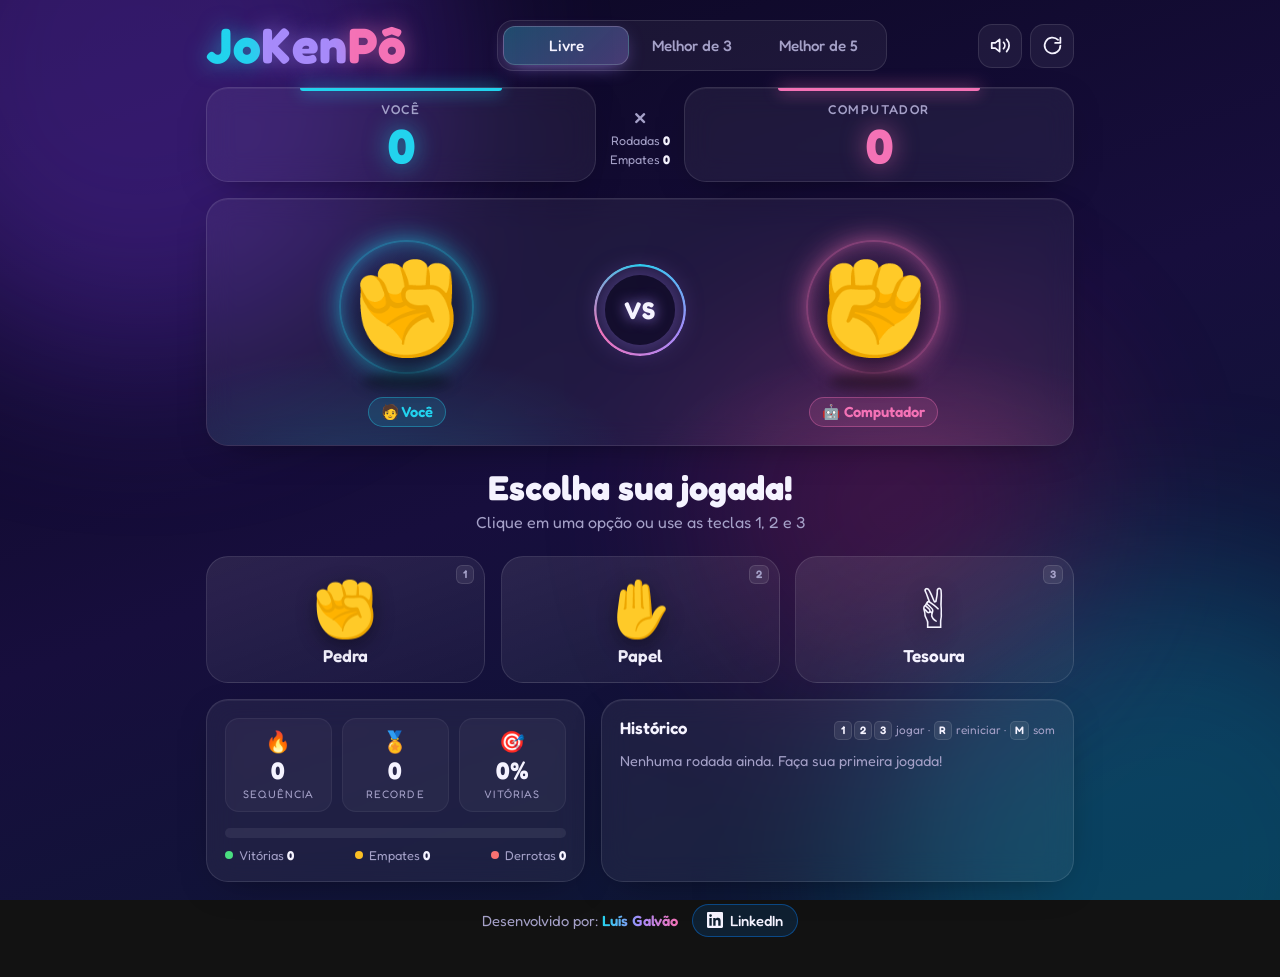
==== commit e49861b5: "Adiciona rodapé com autoria e link do LinkedIn Co-Authored-By: Claude Opus 5.5 <noreply@anthropic.co" ====
--- a/index.html
+++ b/index.html
@@ -163,6 +163,15 @@
                 <p class="historico-vazio" id="historico-vazio">Nenhuma rodada ainda. Faça sua primeira jogada!</p>
             </section>
         </div>
+
+        <!-- Rodapé -->
+        <footer class="rodape entrar" style="--d:6">
+            <span>Desenvolvido por: <strong>Luís Galvão</strong></span>
+            <a class="linkedin" href="https://www.linkedin.com/in/luis-galv%C3%A3o/" target="_blank" rel="noopener noreferrer" aria-label="LinkedIn de Luís Galvão (abre em nova aba)">
+                <svg viewBox="0 0 24 24" aria-hidden="true"><path d="M20.45 20.45h-3.56v-5.57c0-1.33-.02-3.04-1.85-3.04-1.85 0-2.14 1.45-2.14 2.94v5.67H9.34V9h3.42v1.56h.05c.48-.9 1.64-1.85 3.37-1.85 3.6 0 4.27 2.37 4.27 5.46v6.28zM5.34 7.43a2.06 2.06 0 1 1 0-4.13 2.06 2.06 0 0 1 0 4.13zM7.12 20.45H3.56V9h3.56v11.45zM22.22 0H1.77C.79 0 0 .77 0 1.73v20.54C0 23.23.79 24 1.77 24h20.45c.98 0 1.78-.77 1.78-1.73V1.73C24 .77 23.2 0 22.22 0z"/></svg>
+                <span>LinkedIn</span>
+            </a>
+        </footer>
     </main>
 
     <!-- Fim de partida (modos Melhor de 3 / Melhor de 5) -->
--- a/index.css
+++ b/index.css
@@ -1247,6 +1247,63 @@
     color: var(--suave);
 }
 
+/* ---------- Rodapé ---------- */
+
+.rodape {
+    display: flex;
+    flex-wrap: wrap;
+    align-items: center;
+    justify-content: center;
+    gap: 10px 14px;
+    padding-top: 6px;
+    font-size: 0.92rem;
+    color: var(--suave);
+    text-align: center;
+}
+
+.rodape strong {
+    font-weight: 600;
+    background: linear-gradient(90deg, var(--jogador), var(--roxo), var(--cpu));
+    -webkit-background-clip: text;
+    background-clip: text;
+    color: transparent;
+}
+
+.linkedin {
+    display: inline-flex;
+    align-items: center;
+    gap: 7px;
+    padding: 7px 14px;
+    border-radius: 999px;
+    font-weight: 500;
+    color: var(--texto);
+    text-decoration: none;
+    background: rgba(10, 102, 194, 0.18);
+    border: 1px solid rgba(10, 102, 194, 0.6);
+    transition: transform 0.25s var(--mola), background 0.25s, box-shadow 0.25s;
+}
+
+.linkedin svg {
+    width: 16px;
+    height: 16px;
+    fill: currentColor;
+    transition: transform 0.4s var(--mola);
+}
+
+.linkedin:hover {
+    transform: translateY(-2px) scale(1.04);
+    background: #0a66c2;
+    box-shadow: 0 10px 24px -10px #0a66c2;
+}
+
+.linkedin:hover svg {
+    transform: rotate(-10deg) scale(1.15);
+}
+
+.linkedin:active {
+    transform: scale(0.95);
+}
+
 /* ---------- Modal de fim de partida ---------- */
 
 .modal {
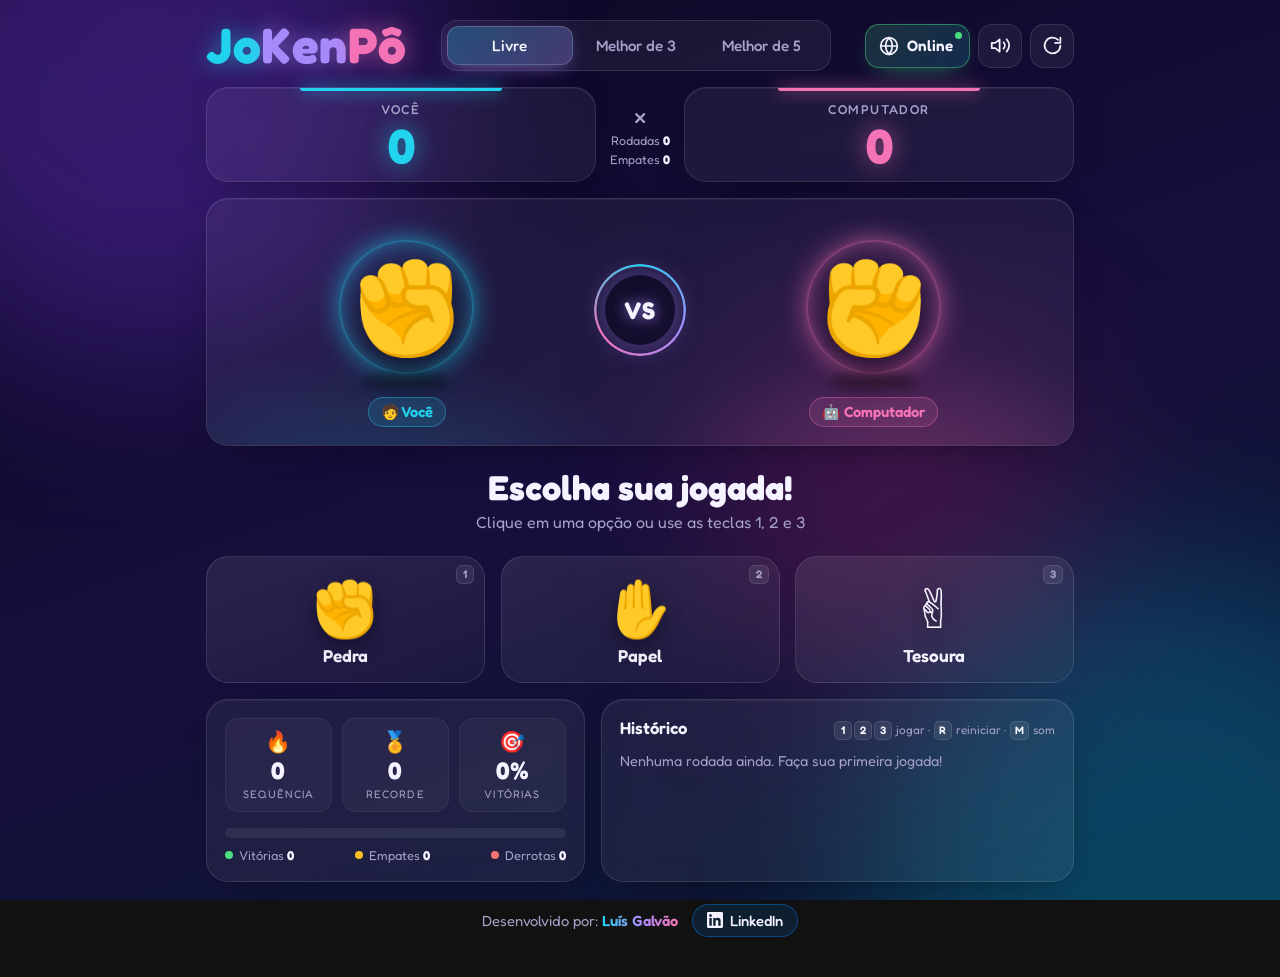
==== commit a4ee7a5a: "Adiciona modo online para dois jogadores - Salas com código de 5 letras e link de convite (?sala=COD" ====
--- a/index.html
+++ b/index.html
@@ -43,6 +43,10 @@
             </div>
 
             <div class="acoes">
+                <button class="botao-online" id="btn-online" type="button" title="Jogar online com um amigo" hidden>
+                    <svg viewBox="0 0 24 24" aria-hidden="true"><circle cx="12" cy="12" r="10"/><path d="M2 12h20"/><path d="M12 2a15.3 15.3 0 0 1 4 10 15.3 15.3 0 0 1-4 10 15.3 15.3 0 0 1-4-10 15.3 15.3 0 0 1 4-10z"/></svg>
+                    <span class="botao-online-texto">Online</span>
+                </button>
                 <button class="botao-icone" id="btn-som" type="button" aria-label="Som" aria-pressed="true" title="Som (M)">
                     <svg class="ic-som-on" viewBox="0 0 24 24" aria-hidden="true"><path d="M11 5 6 9H2v6h4l5 4V5z"/><path d="M15.5 8.5a5 5 0 0 1 0 7"/><path d="M19 5a10 10 0 0 1 0 14"/></svg>
                     <svg class="ic-som-off" viewBox="0 0 24 24" aria-hidden="true"><path d="M11 5 6 9H2v6h4l5 4V5z"/><path d="m22 9-6 6"/><path d="m16 9 6 6"/></svg>
@@ -52,6 +56,25 @@
                 </button>
             </div>
         </header>
+
+        <!-- Barra da sala online (só aparece no modo online) -->
+        <section class="card barra-online entrar" id="barra-online" aria-label="Sala online" hidden>
+            <span class="online-ponto" id="online-ponto" aria-hidden="true"></span>
+            <div class="online-info">
+                <span class="online-sala">Sala <b id="online-codigo">-----</b></span>
+                <span class="online-status" id="online-status" aria-live="polite">Aguardando adversário…</span>
+            </div>
+            <div class="online-acoes">
+                <button class="botao-mini" id="btn-copiar-barra" type="button">
+                    <svg viewBox="0 0 24 24" aria-hidden="true"><path d="M10 13a5 5 0 0 0 7.54.54l3-3a5 5 0 0 0-7.07-7.07l-1.72 1.71"/><path d="M14 11a5 5 0 0 0-7.54-.54l-3 3a5 5 0 0 0 7.07 7.07l1.71-1.71"/></svg>
+                    <span>Copiar link</span>
+                </button>
+                <button class="botao-mini perigo" id="btn-sair-sala" type="button">
+                    <svg viewBox="0 0 24 24" aria-hidden="true"><path d="M9 21H5a2 2 0 0 1-2-2V5a2 2 0 0 1 2-2h4"/><path d="m16 17 5-5-5-5"/><path d="M21 12H9"/></svg>
+                    <span>Sair</span>
+                </button>
+            </div>
+        </section>
 
         <!-- Placar -->
         <section class="placar entrar" style="--d:1" aria-label="Placar">
@@ -68,7 +91,7 @@
             </div>
             <div class="card pontuacao cpu" id="placar-cpu">
                 <span class="coroa" aria-hidden="true">👑</span>
-                <span class="rotulo">Computador</span>
+                <span class="rotulo" id="rotulo-cpu">Computador</span>
                 <span class="pontos" id="pontos-cpu">0</span>
                 <div class="pips" id="pips-cpu" hidden></div>
             </div>
@@ -79,9 +102,10 @@
             <div class="lutador jogador" id="lutador-jogador">
                 <div class="palco" id="palco-jogador">
                     <span class="onda" aria-hidden="true"></span>
+                    <span class="selo" id="selo-jogador" hidden></span>
                     <div class="mao-wrap ocioso"><span class="mao" id="mao-jogador" aria-hidden="true">✊</span></div>
                 </div>
-                <span class="nome-lutador">🧑 Você</span>
+                <span class="nome-lutador" id="nome-jogador">🧑 Você</span>
             </div>
 
             <div class="versus" id="versus" aria-hidden="true">
@@ -91,9 +115,10 @@
             <div class="lutador cpu" id="lutador-cpu">
                 <div class="palco" id="palco-cpu">
                     <span class="onda" aria-hidden="true"></span>
+                    <span class="selo" id="selo-cpu" hidden></span>
                     <div class="mao-wrap ocioso"><span class="mao" id="mao-cpu" aria-hidden="true">✊</span></div>
                 </div>
-                <span class="nome-lutador">🤖 Computador</span>
+                <span class="nome-lutador" id="nome-cpu">🤖 Computador</span>
             </div>
         </section>
 
@@ -121,6 +146,16 @@
                 <kbd aria-hidden="true">3</kbd>
             </button>
         </section>
+
+        <!-- Reações rápidas (modo online) -->
+        <div class="reacoes" id="reacoes" role="group" aria-label="Mandar reação para o adversário" hidden>
+            <span class="reacoes-rotulo">Reagir</span>
+            <button class="reacao" type="button" data-reacao="👏" aria-label="Aplaudir">👏</button>
+            <button class="reacao" type="button" data-reacao="😂" aria-label="Rir">😂</button>
+            <button class="reacao" type="button" data-reacao="😱" aria-label="Espanto">😱</button>
+            <button class="reacao" type="button" data-reacao="🔥" aria-label="Fogo">🔥</button>
+            <button class="reacao" type="button" data-reacao="😎" aria-label="Confiante">😎</button>
+        </div>
 
         <!-- Estatísticas e histórico -->
         <div class="painel entrar" style="--d:5">
@@ -182,11 +217,71 @@
             <h2 class="modal-titulo" id="modal-titulo">Você venceu a partida!</h2>
             <p class="modal-placar" id="modal-placar"></p>
             <p class="modal-texto" id="modal-texto"></p>
+            <p class="modal-revanche" id="modal-revanche" aria-live="polite"></p>
             <button class="botao-primario" id="btn-novamente" type="button">Jogar de novo</button>
+            <button class="botao-texto" id="btn-sair-partida" type="button" hidden>Sair da sala</button>
         </div>
     </div>
 
+    <!-- Painel do modo online: criar sala, entrar com código e esperar o adversário -->
+    <div class="modal" id="modal-online" role="dialog" aria-modal="true" aria-labelledby="online-titulo" hidden>
+        <div class="modal-card online-card">
+            <button class="fechar" id="btn-fechar-online" type="button" aria-label="Fechar">
+                <svg viewBox="0 0 24 24" aria-hidden="true"><path d="M18 6 6 18"/><path d="m6 6 12 12"/></svg>
+            </button>
+
+            <!-- Etapa 1: escolher entre criar ou entrar -->
+            <div class="etapa" data-etapa="inicio">
+                <span class="modal-icone online-icone" aria-hidden="true">🌐</span>
+                <h2 class="modal-titulo" id="online-titulo">Jogar online</h2>
+                <p class="convite" id="convite" hidden>Você foi convidado para a sala <b id="convite-codigo"></b>! 🎉</p>
+                <p class="modal-texto" id="online-texto">Crie uma sala e mande o link para um amigo, ou entre com o código que ele te passou.</p>
+
+                <label class="campo">
+                    <span>Seu nome</span>
+                    <input id="input-nome" type="text" maxlength="16" autocomplete="nickname" placeholder="Como quer ser chamado?" spellcheck="false">
+                </label>
+
+                <button class="botao-primario largo" id="btn-criar-sala" type="button">Criar sala</button>
+
+                <div class="divisor"><span>ou entre em uma sala</span></div>
+
+                <div class="entrar-sala">
+                    <input id="input-codigo" type="text" maxlength="5" placeholder="CÓDIGO" autocomplete="off" autocapitalize="characters" spellcheck="false" aria-label="Código da sala">
+                    <button class="botao-secundario" id="btn-entrar-sala" type="button">Entrar</button>
+                </div>
+
+                <p class="erro-online" id="erro-online" role="alert"></p>
+            </div>
+
+            <!-- Etapa 2: sala criada, esperando alguém entrar -->
+            <div class="etapa" data-etapa="aguardando" hidden>
+                <div class="radar" aria-hidden="true"><span></span><span></span><b>📡</b></div>
+                <h2 class="modal-titulo">Sala criada!</h2>
+                <p class="modal-texto">Mande o código ou o link para seu amigo:</p>
+                <div class="codigo-sala" id="codigo-grande" aria-label="Código da sala"></div>
+                <div class="link-sala">
+                    <input id="link-sala" type="text" readonly aria-label="Link da sala">
+                    <button class="botao-secundario" id="btn-copiar-link" type="button">Copiar</button>
+                </div>
+                <button class="botao-primario largo" id="btn-compartilhar" type="button" hidden>Compartilhar link</button>
+                <p class="aguardando-texto">Aguardando adversário<span class="pontinhos" aria-hidden="true"><i>.</i><i>.</i><i>.</i></span></p>
+                <button class="botao-texto" id="btn-cancelar-sala" type="button">Fechar sala</button>
+            </div>
+
+            <!-- Etapa 3: entrando na sala de alguém -->
+            <div class="etapa" data-etapa="conectando" hidden>
+                <div class="spinner" aria-hidden="true"></div>
+                <h2 class="modal-titulo">Entrando na sala <span id="codigo-conectando"></span>…</h2>
+                <p class="modal-texto">Conectando com seu adversário.</p>
+                <button class="botao-texto" id="btn-cancelar-conexao" type="button">Cancelar</button>
+            </div>
+        </div>
+    </div>
+
+    <div class="toasts" id="toasts" aria-live="polite"></div>
     <canvas id="fx" aria-hidden="true"></canvas>
     <script src="jokenpo.js"></script>
+    <script src="online.js"></script>
 </body>
 </html>
--- a/index.css
+++ b/index.css
@@ -1247,6 +1247,642 @@
     color: var(--suave);
 }
 
+/* ---------- Modo online ---------- */
+
+.botao-online {
+    position: relative;
+    height: 44px;
+    display: inline-flex;
+    align-items: center;
+    gap: 8px;
+    padding: 0 16px 0 13px;
+    border-radius: 14px;
+    border: 1px solid rgba(74, 222, 128, 0.45);
+    background: linear-gradient(135deg, rgba(74, 222, 128, 0.18), rgba(34, 211, 238, 0.16));
+    color: var(--texto);
+    font-size: 0.95rem;
+    font-weight: 600;
+    cursor: pointer;
+    box-shadow: 0 8px 24px -14px rgba(74, 222, 128, 0.9);
+    transition: transform 0.25s var(--mola), box-shadow 0.25s, border-color 0.25s;
+}
+
+.botao-online::after {
+    content: "";
+    position: absolute;
+    top: 7px;
+    right: 7px;
+    width: 7px;
+    height: 7px;
+    border-radius: 50%;
+    background: var(--vitoria);
+    box-shadow: 0 0 0 0 rgba(74, 222, 128, 0.7);
+    animation: ping-ponto 2s ease-out infinite;
+}
+
+.botao-online svg {
+    width: 20px;
+    height: 20px;
+    fill: none;
+    stroke: currentColor;
+    stroke-width: 2;
+    stroke-linecap: round;
+    stroke-linejoin: round;
+    transition: transform 0.6s var(--mola);
+}
+
+.botao-online:hover {
+    transform: translateY(-2px) scale(1.04);
+    border-color: var(--vitoria);
+    box-shadow: 0 12px 28px -12px rgba(74, 222, 128, 1);
+}
+
+.botao-online:hover svg {
+    transform: rotate(200deg);
+}
+
+.botao-online:active {
+    transform: scale(0.94);
+}
+
+@keyframes ping-ponto {
+    0% { box-shadow: 0 0 0 0 rgba(74, 222, 128, 0.7); }
+    70%, 100% { box-shadow: 0 0 0 7px rgba(74, 222, 128, 0); }
+}
+
+/* Barra da sala */
+.barra-online {
+    display: flex;
+    flex-wrap: wrap;
+    align-items: center;
+    gap: 10px 14px;
+    padding: 10px 12px 10px 16px;
+    border-color: rgba(74, 222, 128, 0.3);
+}
+
+.online-ponto {
+    --cor-ponto: var(--empate);
+    flex: none;
+    width: 11px;
+    height: 11px;
+    border-radius: 50%;
+    background: var(--cor-ponto);
+    box-shadow: 0 0 10px var(--cor-ponto);
+    animation: pulso-ponto 1.6s ease-in-out infinite;
+}
+
+.online-ponto.conectado { --cor-ponto: var(--vitoria); }
+.online-ponto.instavel { --cor-ponto: var(--derrota); }
+
+@keyframes pulso-ponto {
+    50% { transform: scale(0.7); opacity: 0.6; }
+}
+
+.online-info {
+    flex: 1 1 160px;
+    min-width: 0;
+    display: flex;
+    flex-direction: column;
+    line-height: 1.25;
+}
+
+.online-sala {
+    font-weight: 600;
+}
+
+.online-sala b {
+    letter-spacing: 0.12em;
+    color: var(--vitoria);
+}
+
+.online-status {
+    overflow: hidden;
+    font-size: 0.85rem;
+    color: var(--suave);
+    text-overflow: ellipsis;
+    white-space: nowrap;
+}
+
+.online-acoes {
+    display: flex;
+    gap: 8px;
+}
+
+.botao-mini {
+    display: inline-flex;
+    align-items: center;
+    gap: 6px;
+    padding: 8px 12px;
+    border-radius: 11px;
+    border: 1px solid var(--borda);
+    background: var(--superficie-2);
+    color: var(--texto);
+    font-size: 0.85rem;
+    font-weight: 500;
+    cursor: pointer;
+    transition: transform 0.2s var(--mola), background 0.2s, border-color 0.2s;
+}
+
+.botao-mini svg {
+    width: 16px;
+    height: 16px;
+    fill: none;
+    stroke: currentColor;
+    stroke-width: 2;
+    stroke-linecap: round;
+    stroke-linejoin: round;
+}
+
+.botao-mini:hover {
+    transform: translateY(-1px);
+    background: rgba(255, 255, 255, 0.16);
+}
+
+.botao-mini:active {
+    transform: scale(0.94);
+}
+
+.botao-mini.perigo:hover {
+    border-color: rgba(248, 113, 113, 0.6);
+    background: rgba(248, 113, 113, 0.16);
+}
+
+/* Modo bloqueado para o convidado (só o dono da sala escolhe) */
+.modo[aria-disabled="true"] {
+    cursor: not-allowed;
+    opacity: 0.55;
+}
+
+/* Selos "pensando…" / "pronto!" em cima das mãos */
+.selo {
+    position: absolute;
+    top: -4px;
+    left: 50%;
+    z-index: 2;
+    padding: 4px 11px;
+    border-radius: 999px;
+    font-size: 0.74rem;
+    font-weight: 600;
+    white-space: nowrap;
+    transform: translateX(-50%);
+    background: rgba(15, 10, 40, 0.85);
+    border: 1px solid var(--borda);
+    color: var(--suave);
+    animation: selo-entra 0.45s var(--mola);
+}
+
+.selo.pronto {
+    color: #052e16;
+    background: var(--vitoria);
+    border-color: transparent;
+    box-shadow: 0 0 18px -2px rgba(74, 222, 128, 0.9);
+}
+
+@keyframes selo-entra {
+    from {
+        opacity: 0;
+        transform: translate(-50%, 8px) scale(0.6);
+    }
+}
+
+/* Reações */
+.reacoes {
+    display: flex;
+    flex-wrap: wrap;
+    align-items: center;
+    justify-content: center;
+    gap: 8px;
+    margin-top: -4px;
+}
+
+.reacoes-rotulo {
+    margin-right: 2px;
+    font-size: 0.78rem;
+    letter-spacing: 0.1em;
+    text-transform: uppercase;
+    color: var(--suave);
+}
+
+.reacao {
+    width: 42px;
+    height: 42px;
+    display: grid;
+    place-items: center;
+    padding: 0;
+    border-radius: 50%;
+    border: 1px solid var(--borda);
+    background: var(--superficie);
+    font-size: 1.3rem;
+    cursor: pointer;
+    transition: transform 0.25s var(--mola), background 0.2s, border-color 0.2s;
+}
+
+.reacao:hover {
+    transform: translateY(-3px) scale(1.15) rotate(-8deg);
+    background: var(--superficie-2);
+    border-color: rgba(255, 255, 255, 0.22);
+}
+
+.reacao:active {
+    transform: scale(0.88);
+}
+
+/* fixa na tela (o JS posiciona no centro da mão), abaixo das janelas (60) e dos avisos (80) */
+.reacao-voando {
+    position: fixed;
+    z-index: 50;
+    font-size: 2.4rem;
+    pointer-events: none;
+    animation: reacao-voa 1.6s ease-out forwards;
+}
+
+@keyframes reacao-voa {
+    0% { opacity: 0; transform: translate(-50%, -30%) scale(0.3); }
+    15% { opacity: 1; transform: translate(-50%, -60%) scale(1.25); }
+    100% { opacity: 0; transform: translate(calc(-50% + var(--dx, 0px)), -150px) scale(0.9) rotate(var(--rot, 0deg)); }
+}
+
+/* Avisos rápidos */
+.toasts {
+    position: fixed;
+    top: 14px;
+    left: 50%;
+    z-index: 80;
+    display: flex;
+    flex-direction: column;
+    align-items: center;
+    gap: 8px;
+    width: min(92vw, 420px);
+    transform: translateX(-50%);
+    pointer-events: none;
+}
+
+.toast {
+    max-width: 100%;
+    padding: 11px 18px;
+    border-radius: 14px;
+    font-size: 0.95rem;
+    font-weight: 500;
+    text-align: center;
+    color: var(--texto);
+    background: rgba(24, 17, 58, 0.92);
+    border: 1px solid var(--borda);
+    box-shadow: 0 14px 40px -12px rgba(0, 0, 0, 0.8);
+    -webkit-backdrop-filter: blur(10px);
+    backdrop-filter: blur(10px);
+    animation: toast-entra 0.5s var(--mola);
+}
+
+.toast.sucesso { border-color: rgba(74, 222, 128, 0.55); }
+.toast.erro { border-color: rgba(248, 113, 113, 0.6); }
+
+.toast.saindo {
+    animation: toast-sai 0.35s ease-in forwards;
+}
+
+@keyframes toast-entra {
+    from {
+        opacity: 0;
+        transform: translateY(-20px) scale(0.85);
+    }
+}
+
+@keyframes toast-sai {
+    to {
+        opacity: 0;
+        transform: translateY(-14px) scale(0.92);
+    }
+}
+
+/* Painel online */
+.modal-card.online-card {
+    width: min(440px, 100%);
+    max-height: calc(100vh - 32px);
+    max-height: calc(100dvh - 32px);
+    overflow-y: auto;
+}
+
+.fechar {
+    position: absolute;
+    top: 12px;
+    right: 12px;
+    z-index: 2;
+    width: 36px;
+    height: 36px;
+    display: grid;
+    place-items: center;
+    padding: 0;
+    border-radius: 10px;
+    border: 1px solid transparent;
+    background: transparent;
+    color: var(--suave);
+    cursor: pointer;
+    transition: background 0.2s, color 0.2s, transform 0.25s var(--mola);
+}
+
+.fechar svg {
+    width: 20px;
+    height: 20px;
+    fill: none;
+    stroke: currentColor;
+    stroke-width: 2;
+    stroke-linecap: round;
+}
+
+.fechar:hover {
+    color: var(--texto);
+    background: var(--superficie-2);
+    transform: rotate(90deg);
+}
+
+.etapa {
+    position: relative;
+    animation: etapa-entra 0.45s var(--suave-saida);
+}
+
+@keyframes etapa-entra {
+    from {
+        opacity: 0;
+        transform: translateY(12px);
+    }
+}
+
+.modal-icone.online-icone {
+    animation: girar-globo 6s linear infinite;
+}
+
+@keyframes girar-globo {
+    0%, 100% { transform: rotate(-12deg) scale(1); }
+    50% { transform: rotate(12deg) scale(1.08); }
+}
+
+.convite {
+    margin: 0 0 10px;
+    padding: 10px 14px;
+    border-radius: 12px;
+    color: var(--texto);
+    background: rgba(74, 222, 128, 0.12);
+    border: 1px solid rgba(74, 222, 128, 0.4);
+}
+
+.convite b {
+    letter-spacing: 0.12em;
+    color: var(--vitoria);
+}
+
+.campo {
+    display: grid;
+    gap: 6px;
+    margin: 4px 0 16px;
+    text-align: left;
+}
+
+.campo span {
+    font-size: 0.8rem;
+    font-weight: 500;
+    letter-spacing: 0.08em;
+    text-transform: uppercase;
+    color: var(--suave);
+}
+
+.campo input,
+.entrar-sala input,
+.link-sala input {
+    width: 100%;
+    min-width: 0;
+    padding: 12px 14px;
+    border-radius: 12px;
+    border: 1px solid var(--borda);
+    background: rgba(0, 0, 0, 0.25);
+    color: var(--texto);
+    font: 500 1rem/1.2 var(--fonte);
+    transition: border-color 0.2s, box-shadow 0.2s;
+}
+
+.campo input:focus,
+.entrar-sala input:focus,
+.link-sala input:focus {
+    outline: none;
+    border-color: var(--roxo);
+    box-shadow: 0 0 0 3px rgba(167, 139, 250, 0.3);
+}
+
+.entrar-sala input {
+    text-align: center;
+    text-transform: uppercase;
+    letter-spacing: 0.3em;
+    font-weight: 700;
+}
+
+.entrar-sala input::placeholder {
+    letter-spacing: 0.15em;
+    font-weight: 500;
+}
+
+.entrar-sala,
+.link-sala {
+    display: flex;
+    gap: 8px;
+}
+
+.link-sala input {
+    font-size: 0.85rem;
+    color: var(--suave);
+}
+
+.link-sala + .botao-primario {
+    margin-top: 12px;
+}
+
+.botao-primario.largo {
+    width: 100%;
+}
+
+.botao-primario:disabled {
+    cursor: wait;
+    opacity: 0.7;
+    transform: none;
+}
+
+.botao-secundario {
+    flex: none;
+    padding: 12px 18px;
+    border-radius: 12px;
+    border: 1px solid rgba(167, 139, 250, 0.5);
+    background: rgba(167, 139, 250, 0.16);
+    color: var(--texto);
+    font-size: 0.98rem;
+    font-weight: 600;
+    cursor: pointer;
+    transition: transform 0.2s var(--mola), background 0.2s;
+}
+
+.botao-secundario:not(:disabled):hover {
+    transform: translateY(-1px);
+    background: rgba(167, 139, 250, 0.3);
+}
+
+.botao-secundario:not(:disabled):active {
+    transform: scale(0.95);
+}
+
+.botao-secundario:disabled {
+    cursor: wait;
+    opacity: 0.6;
+}
+
+.botao-texto {
+    display: block;
+    margin: 14px auto 0;
+    padding: 6px 10px;
+    border: 0;
+    border-radius: 8px;
+    background: none;
+    color: var(--suave);
+    font-size: 0.92rem;
+    text-decoration: underline;
+    text-underline-offset: 3px;
+    cursor: pointer;
+}
+
+.botao-texto:hover {
+    color: var(--texto);
+}
+
+.divisor {
+    display: flex;
+    align-items: center;
+    gap: 12px;
+    margin: 20px 0 14px;
+    font-size: 0.8rem;
+    color: var(--suave);
+}
+
+.divisor::before,
+.divisor::after {
+    content: "";
+    flex: 1;
+    height: 1px;
+    background: var(--borda);
+}
+
+.erro-online {
+    min-height: 1.3em;
+    margin: 12px 0 0;
+    font-size: 0.9rem;
+    color: var(--derrota);
+}
+
+.erro-online:empty {
+    margin: 0;
+    min-height: 0;
+}
+
+.erro-online:not(:empty) {
+    animation: negar 0.35s ease-in-out;
+}
+
+/* Radar de espera */
+.radar {
+    position: relative;
+    width: 92px;
+    height: 92px;
+    margin: 0 auto 6px;
+    display: grid;
+    place-items: center;
+}
+
+.radar span {
+    position: absolute;
+    inset: 0;
+    border-radius: 50%;
+    border: 2px solid var(--vitoria);
+    opacity: 0;
+    animation: radar 2.2s ease-out infinite;
+}
+
+.radar span + span {
+    animation-delay: 1.1s;
+}
+
+.radar b {
+    font-size: 2.6rem;
+    font-weight: 400;
+    animation: trofeu 2.4s ease-in-out infinite;
+}
+
+@keyframes radar {
+    0% { opacity: 0.9; transform: scale(0.4); }
+    100% { opacity: 0; transform: scale(1.15); }
+}
+
+.codigo-sala {
+    display: flex;
+    justify-content: center;
+    gap: 8px;
+    margin: 6px 0 16px;
+}
+
+.codigo-sala span {
+    width: 48px;
+    height: 58px;
+    display: grid;
+    place-items: center;
+    border-radius: 12px;
+    font-size: 1.9rem;
+    font-weight: 700;
+    color: var(--vitoria);
+    background: rgba(74, 222, 128, 0.1);
+    border: 1px solid rgba(74, 222, 128, 0.45);
+    text-shadow: 0 0 16px rgba(74, 222, 128, 0.6);
+    animation: letra 0.7s var(--mola) backwards;
+    animation-delay: calc(var(--i) * 80ms);
+}
+
+.aguardando-texto {
+    margin: 18px 0 0;
+    color: var(--suave);
+}
+
+.pontinhos i {
+    display: inline-block;
+    font-style: normal;
+    animation: pontinho 1.2s ease-in-out infinite;
+}
+
+.pontinhos i:nth-child(2) { animation-delay: 0.15s; }
+.pontinhos i:nth-child(3) { animation-delay: 0.3s; }
+
+@keyframes pontinho {
+    0%, 60%, 100% { transform: translateY(0); }
+    30% { transform: translateY(-5px); }
+}
+
+.spinner {
+    width: 64px;
+    height: 64px;
+    margin: 8px auto 4px;
+    border-radius: 50%;
+    border: 4px solid rgba(255, 255, 255, 0.1);
+    border-top-color: var(--jogador);
+    border-right-color: var(--cpu);
+    animation: girar 0.9s linear infinite;
+}
+
+.modal-revanche {
+    position: relative;
+    margin: -10px 0 18px;
+    font-weight: 600;
+    color: var(--empate);
+    animation: pop 0.5s var(--mola);
+}
+
+/* vazia, a região continua no DOM (para leitores de tela) mas sem ocupar espaço */
+.modal-revanche:empty {
+    margin: 0;
+    animation: none;
+}
+
 /* ---------- Rodapé ---------- */
 
 .rodape {
@@ -1326,8 +1962,10 @@
 
 .modal-card {
     position: relative;
-    overflow: hidden;
+    overflow: hidden auto;
     width: min(420px, 100%);
+    max-height: calc(100vh - 32px);
+    max-height: calc(100dvh - 32px);
     padding: 34px 24px 28px;
     text-align: center;
     border-radius: 28px;
@@ -1429,16 +2067,30 @@
     100% { left: 130%; }
 }
 
-.botao-primario:hover {
+.botao-primario:not(:disabled):hover {
     transform: translateY(-2px) scale(1.04);
     box-shadow: 0 18px 36px -10px rgba(167, 139, 250, 0.95);
 }
 
-.botao-primario:active {
+.botao-primario:not(:disabled):active {
     transform: scale(0.96);
 }
 
 /* ---------- Responsivo ---------- */
+
+/* com o botão Online, logo + modos + ações não cabem numa linha só abaixo disso */
+@media (max-width: 780px) {
+    .topo {
+        grid-template-columns: 1fr auto;
+        row-gap: 12px;
+    }
+
+    .modos {
+        grid-column: 1 / -1;
+        grid-row: 2;
+        width: 100%;
+    }
+}
 
 @media (max-width: 720px) {
     .painel {
@@ -1452,17 +2104,6 @@
         padding-top: 16px;
     }
 
-    .topo {
-        grid-template-columns: 1fr auto;
-        row-gap: 12px;
-    }
-
-    .modos {
-        grid-column: 1 / -1;
-        grid-row: 2;
-        width: 100%;
-    }
-
     .placar {
         gap: 8px;
     }
@@ -1483,6 +2124,45 @@
 
     .nome-lutador {
         padding: 4px 9px;
+    }
+
+    .botao-online {
+        width: 44px;
+        padding: 0;
+        justify-content: center;
+    }
+
+    .botao-online-texto {
+        display: none;
+    }
+
+    .barra-online {
+        padding: 10px 10px 10px 14px;
+    }
+
+    .online-acoes {
+        width: 100%;
+    }
+
+    .online-acoes .botao-mini {
+        flex: 1;
+        justify-content: center;
+    }
+
+    .codigo-sala span {
+        width: 44px;
+        height: 54px;
+        font-size: 1.7rem;
+    }
+}
+
+@media (max-width: 380px) {
+    .codigo-sala {
+        gap: 6px;
+    }
+
+    .codigo-sala span {
+        width: 40px;
     }
 }
 
@@ -1503,8 +2183,19 @@
     .modal-icone,
     .botao-primario::after,
     .stat.quente .stat-icone,
-    .arena.jogando .palco::before {
+    .arena.jogando .palco::before,
+    .botao-online::after,
+    .online-ponto,
+    .online-icone,
+    .radar b,
+    .radar span,
+    .pontinhos i {
         animation: none !important;
+    }
+
+    .radar span:first-child {
+        opacity: 0.5;
+        transform: scale(1);
     }
 
     .app.tremer {
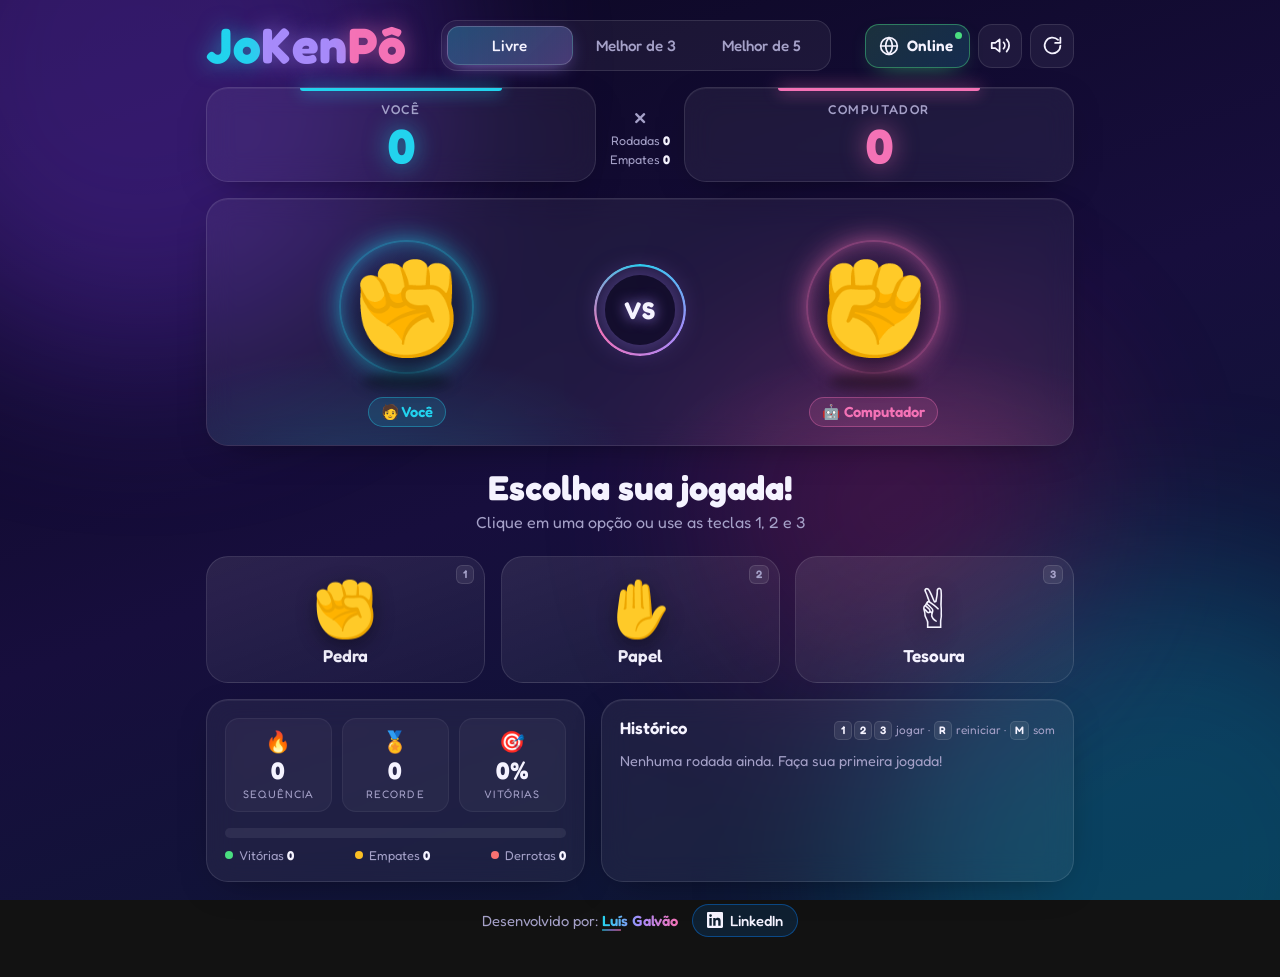
==== commit c02c2cb6: "Nome do autor no rodapé agora abre o LinkedIn Co-Authored-By: Claude Opus 5.5 <noreply@anthropic.com" ====
--- a/index.html
+++ b/index.html
@@ -201,7 +201,7 @@
 
         <!-- Rodapé -->
         <footer class="rodape entrar" style="--d:6">
-            <span>Desenvolvido por: <strong>Luís Galvão</strong></span>
+            <span>Desenvolvido por: <a class="autor" href="https://www.linkedin.com/in/luis-galv%C3%A3o/" target="_blank" rel="noopener noreferrer" title="Abrir o LinkedIn de Luís Galvão">Luís Galvão</a></span>
             <a class="linkedin" href="https://www.linkedin.com/in/luis-galv%C3%A3o/" target="_blank" rel="noopener noreferrer" aria-label="LinkedIn de Luís Galvão (abre em nova aba)">
                 <svg viewBox="0 0 24 24" aria-hidden="true"><path d="M20.45 20.45h-3.56v-5.57c0-1.33-.02-3.04-1.85-3.04-1.85 0-2.14 1.45-2.14 2.94v5.67H9.34V9h3.42v1.56h.05c.48-.9 1.64-1.85 3.37-1.85 3.6 0 4.27 2.37 4.27 5.46v6.28zM5.34 7.43a2.06 2.06 0 1 1 0-4.13 2.06 2.06 0 0 1 0 4.13zM7.12 20.45H3.56V9h3.56v11.45zM22.22 0H1.77C.79 0 0 .77 0 1.73v20.54C0 23.23.79 24 1.77 24h20.45c.98 0 1.78-.77 1.78-1.73V1.73C24 .77 23.2 0 22.22 0z"/></svg>
                 <span>LinkedIn</span>
--- a/index.css
+++ b/index.css
@@ -1897,12 +1897,36 @@
     text-align: center;
 }
 
-.rodape strong {
+/* nome do autor: link para o LinkedIn, com sublinhado em degradê que cresce no hover */
+.rodape .autor {
+    position: relative;
     font-weight: 600;
+    text-decoration: none;
     background: linear-gradient(90deg, var(--jogador), var(--roxo), var(--cpu));
     -webkit-background-clip: text;
     background-clip: text;
     color: transparent;
+}
+
+.rodape .autor::after {
+    content: "";
+    position: absolute;
+    left: 0;
+    right: 0;
+    bottom: -2px;
+    height: 2px;
+    border-radius: 2px;
+    background: linear-gradient(90deg, var(--jogador), var(--roxo), var(--cpu));
+    transform: scaleX(0.25);
+    transform-origin: left;
+    opacity: 0.6;
+    transition: transform 0.35s var(--suave-saida), opacity 0.35s;
+}
+
+.rodape .autor:hover::after,
+.rodape .autor:focus-visible::after {
+    transform: scaleX(1);
+    opacity: 1;
 }
 
 .linkedin {
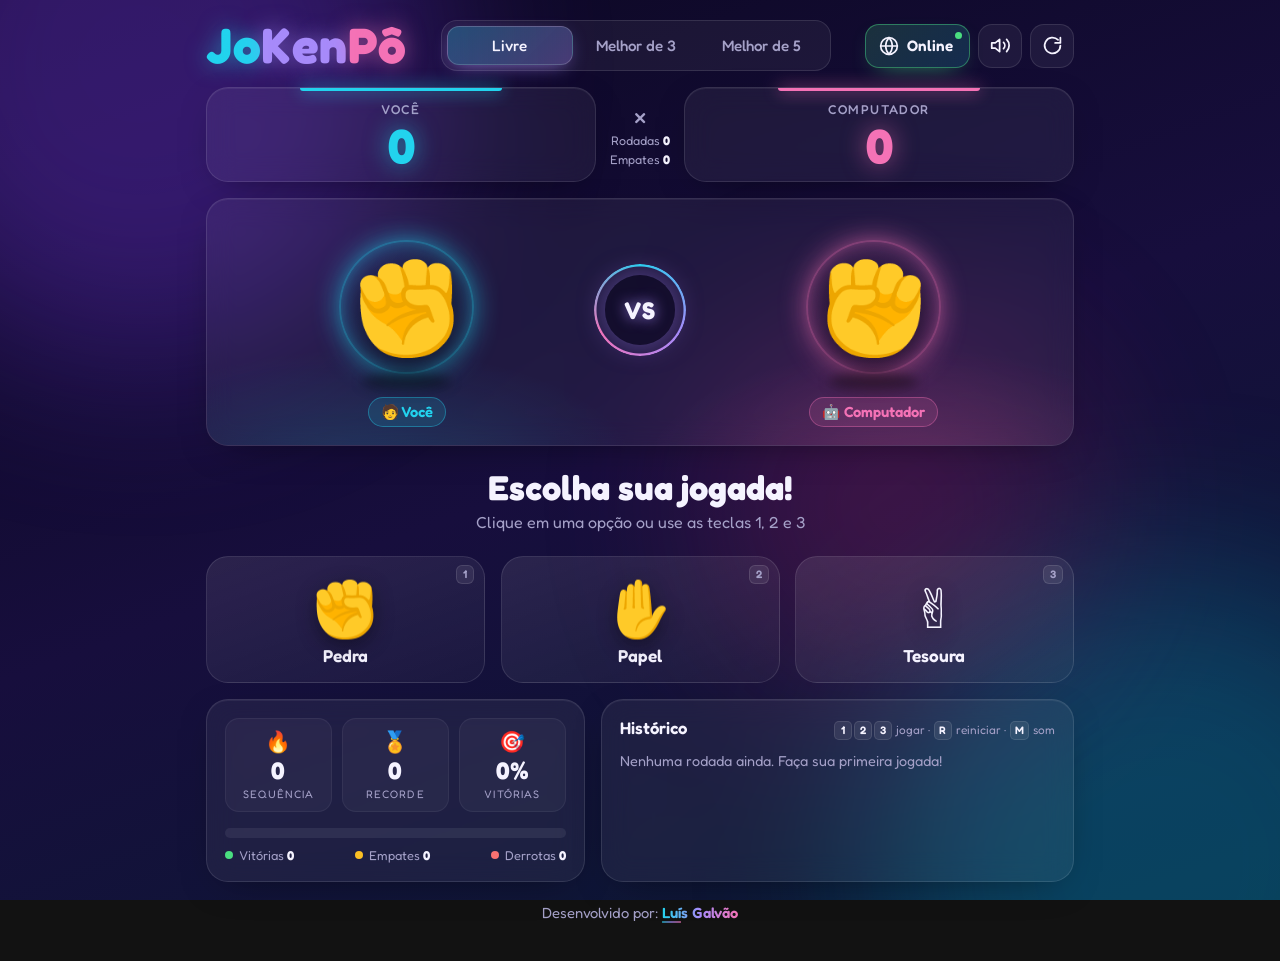
==== commit 86d99f0f: "Remove o botão LinkedIn do rodapé (o nome já leva ao perfil) Co-Authored-By: Claude Opus 5.5 <norepl" ====
--- a/index.html
+++ b/index.html
@@ -201,11 +201,7 @@
 
         <!-- Rodapé -->
         <footer class="rodape entrar" style="--d:6">
-            <span>Desenvolvido por: <a class="autor" href="https://www.linkedin.com/in/luis-galv%C3%A3o/" target="_blank" rel="noopener noreferrer" title="Abrir o LinkedIn de Luís Galvão">Luís Galvão</a></span>
-            <a class="linkedin" href="https://www.linkedin.com/in/luis-galv%C3%A3o/" target="_blank" rel="noopener noreferrer" aria-label="LinkedIn de Luís Galvão (abre em nova aba)">
-                <svg viewBox="0 0 24 24" aria-hidden="true"><path d="M20.45 20.45h-3.56v-5.57c0-1.33-.02-3.04-1.85-3.04-1.85 0-2.14 1.45-2.14 2.94v5.67H9.34V9h3.42v1.56h.05c.48-.9 1.64-1.85 3.37-1.85 3.6 0 4.27 2.37 4.27 5.46v6.28zM5.34 7.43a2.06 2.06 0 1 1 0-4.13 2.06 2.06 0 0 1 0 4.13zM7.12 20.45H3.56V9h3.56v11.45zM22.22 0H1.77C.79 0 0 .77 0 1.73v20.54C0 23.23.79 24 1.77 24h20.45c.98 0 1.78-.77 1.78-1.73V1.73C24 .77 23.2 0 22.22 0z"/></svg>
-                <span>LinkedIn</span>
-            </a>
+            <span>Desenvolvido por: <a class="autor" href="https://www.linkedin.com/in/luis-galv%C3%A3o/" target="_blank" rel="noopener noreferrer" title="Abrir o LinkedIn de Luís Galvão" aria-label="Luís Galvão no LinkedIn (abre em nova aba)">Luís Galvão</a></span>
         </footer>
     </main>
 
--- a/index.css
+++ b/index.css
@@ -1927,41 +1927,6 @@
 .rodape .autor:focus-visible::after {
     transform: scaleX(1);
     opacity: 1;
-}
-
-.linkedin {
-    display: inline-flex;
-    align-items: center;
-    gap: 7px;
-    padding: 7px 14px;
-    border-radius: 999px;
-    font-weight: 500;
-    color: var(--texto);
-    text-decoration: none;
-    background: rgba(10, 102, 194, 0.18);
-    border: 1px solid rgba(10, 102, 194, 0.6);
-    transition: transform 0.25s var(--mola), background 0.25s, box-shadow 0.25s;
-}
-
-.linkedin svg {
-    width: 16px;
-    height: 16px;
-    fill: currentColor;
-    transition: transform 0.4s var(--mola);
-}
-
-.linkedin:hover {
-    transform: translateY(-2px) scale(1.04);
-    background: #0a66c2;
-    box-shadow: 0 10px 24px -10px #0a66c2;
-}
-
-.linkedin:hover svg {
-    transform: rotate(-10deg) scale(1.15);
-}
-
-.linkedin:active {
-    transform: scale(0.95);
 }
 
 /* ---------- Modal de fim de partida ---------- */
